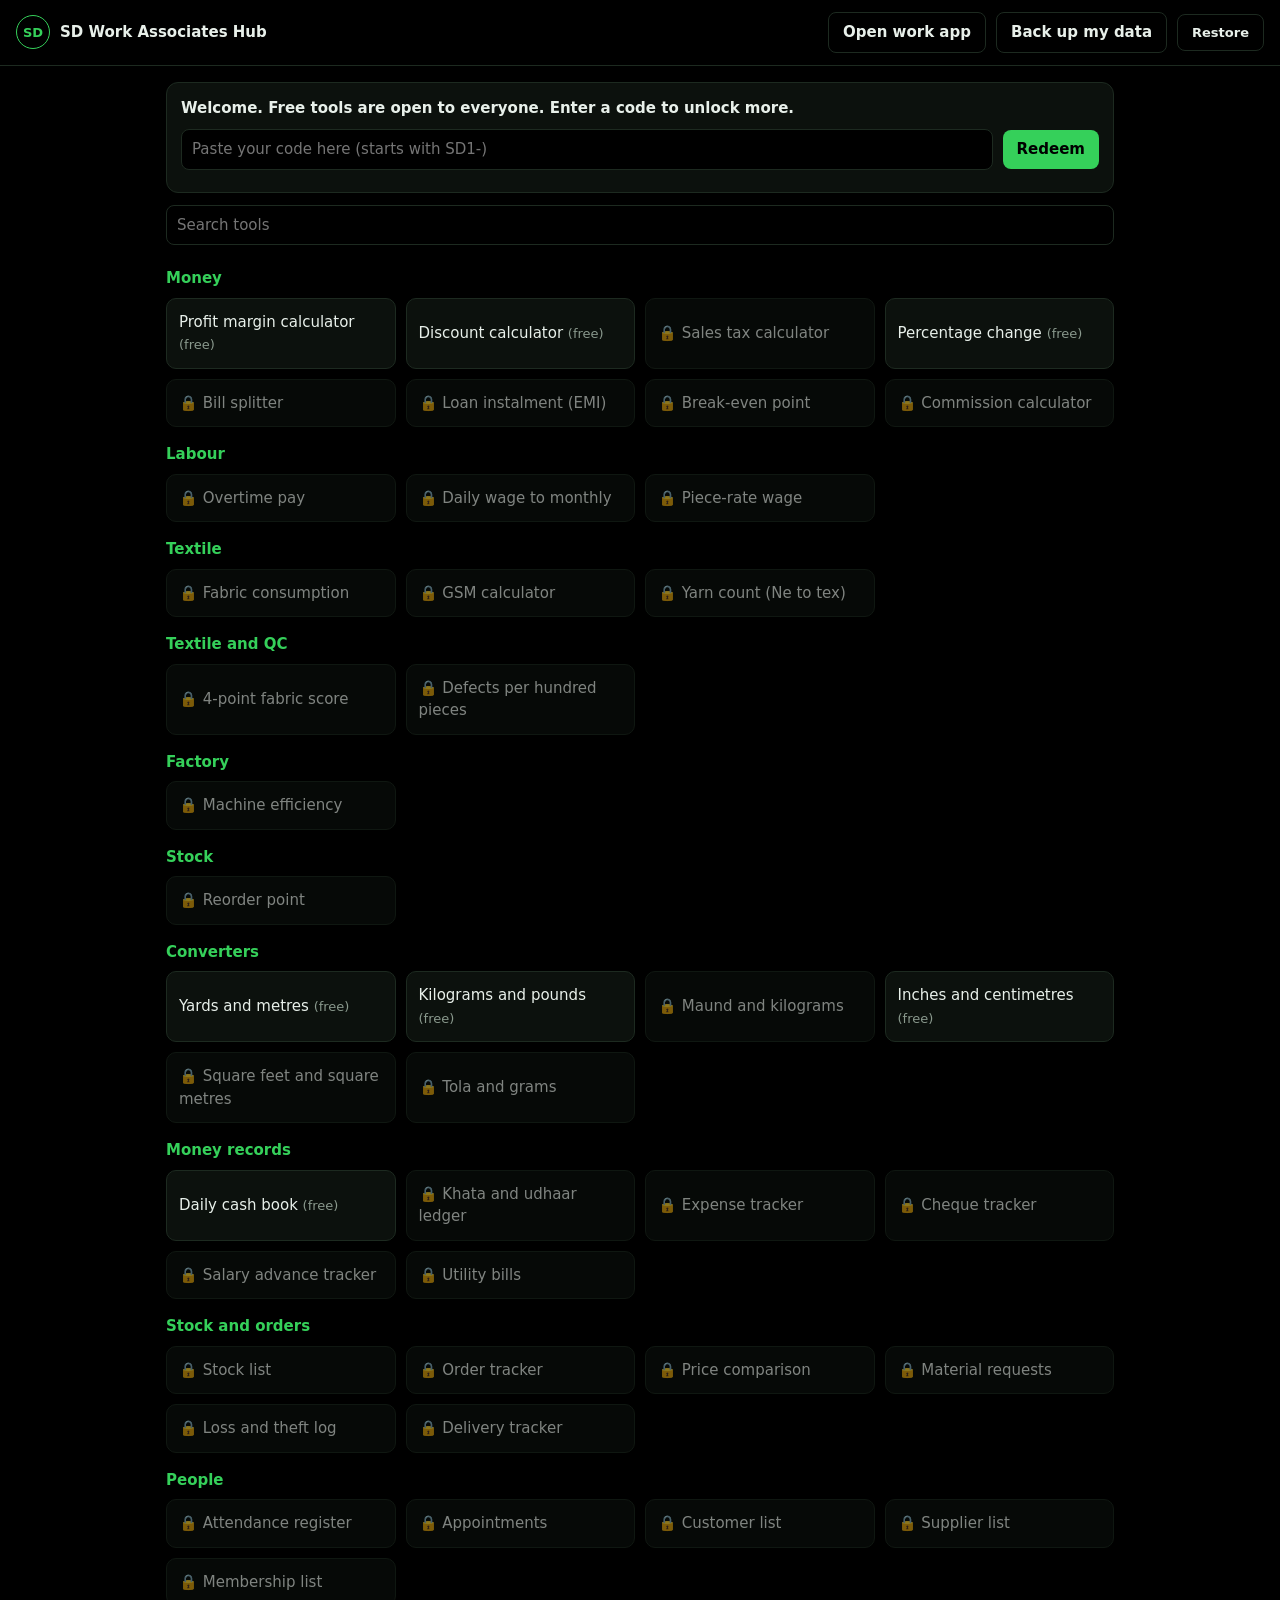
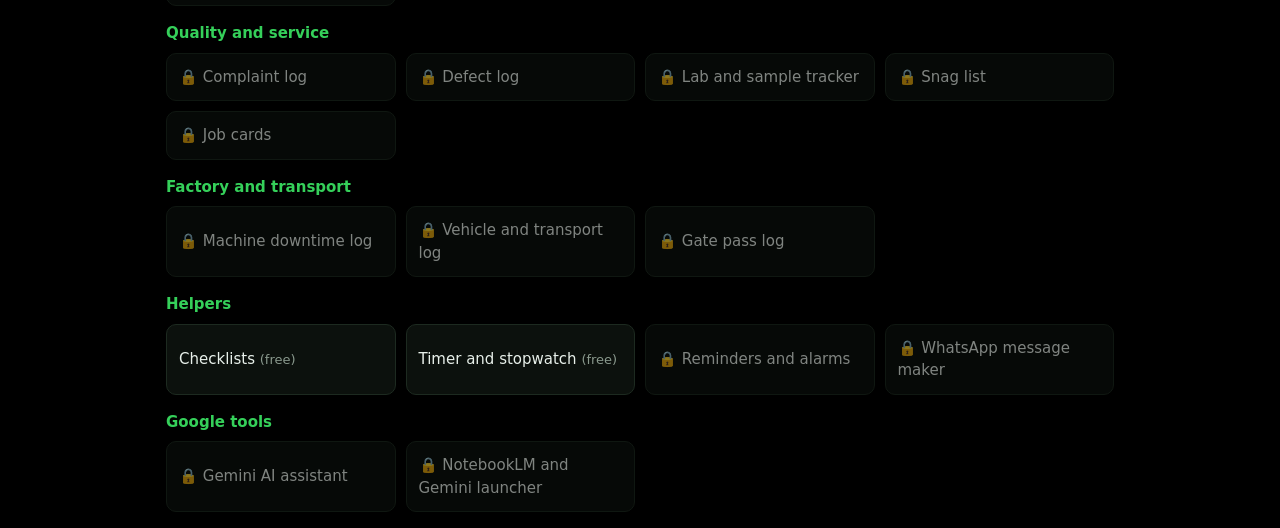
==== apps/web/public/hub/index.html @ e0a69a9e "Add files via upload" ====
<!DOCTYPE html>
<html lang="en"><head><meta charset="utf-8"><meta name="viewport" content="width=device-width,initial-scale=1">
<title>SD Work Hub</title><link rel="icon" href="/logo.png">
<style>
:root{--bg:#000;--p:#0c110d;--l:#1d2a20;--t:#e8f0ea;--m:#8a998d;--g:#35d05a;--r:#ff6b5e;--w:#e8b04a;color-scheme:dark}
*{box-sizing:border-box}body{margin:0;background:var(--bg);color:var(--t);font:15px/1.5 Inter,"Segoe UI",system-ui,sans-serif}
button,input,select,textarea{font:inherit;color:inherit}button{cursor:pointer}:focus-visible{outline:2px solid var(--g);outline-offset:2px}
header{display:flex;align-items:center;gap:10px;padding:12px 16px;border-bottom:1px solid var(--l);flex-wrap:wrap}
.lg{width:34px;height:34px;border:1.5px solid var(--g);border-radius:50%;color:var(--g);display:grid;place-items:center;font-weight:800;font-size:13px}
header b{flex:1}main{padding:16px;max-width:980px;margin:auto}
.btn{background:var(--g);color:#000;border:0;border-radius:8px;padding:8px 14px;font-weight:700;text-decoration:none;display:inline-block}.btn.s{background:none;color:var(--t);border:1px solid var(--l)}.x{background:none;border:0;color:var(--r)}
.box{background:var(--p);border:1px solid var(--l);border-radius:12px;padding:14px;margin-bottom:12px}
.grid{display:grid;grid-template-columns:repeat(auto-fill,minmax(210px,1fr));gap:10px}
.tl{background:var(--p);border:1px solid var(--l);border-radius:10px;padding:12px;text-align:left}.tl:hover{border-color:var(--g)}.tl.lk{opacity:.55}
.cat{font-weight:700;color:var(--g);margin:16px 0 8px}.m{color:var(--m);font-size:13px}.row{display:flex;gap:10px;align-items:center;flex-wrap:wrap}.row>input{flex:1;min-width:160px}
input,select,textarea{background:var(--bg);border:1px solid var(--l);border-radius:8px;padding:8px 10px;width:100%}label{display:block;font-size:13px;color:var(--m);margin:8px 0}
.two{display:grid;grid-template-columns:1fr 1fr;gap:10px}table{width:100%;border-collapse:collapse}th,td{padding:8px;border-bottom:1px solid var(--l);text-align:left;font-size:14px}th{color:var(--m)}.w{overflow-x:auto}
.big{font-size:20px;color:var(--g)}.empty{color:var(--m);padding:14px;text-align:center}.ban{background:var(--g);color:#000;padding:8px 16px;font-weight:600}
.ok{color:var(--g)}.er{color:var(--r)}
@media(max-width:560px){.two{grid-template-columns:1fr}}
</style></head><body>
<header><div class="lg">SD</div><b id="br">SD Work Hub</b><a class="btn s" href="/">Open work app</a><button class="btn s" id="bk">Back up my data</button><label class="btn s" style="margin:0">Restore<input type="file" id="rs" accept=".json" hidden></label></header>
<div id="bn"></div><main id="m"></main>
<script>
const TOOLS=[{"id": "c0", "n": "Profit margin calculator", "cat": "Money", "k": "calc", "f": [["cost", "Cost price", null], ["sell", "Selling price", null]], "o": [["Profit", "sell-cost"], ["Margin % of selling price", "(sell-cost)/sell*100"], ["Markup % on cost", "(sell-cost)/cost*100"]]}, {"id": "c1", "n": "Discount calculator", "cat": "Money", "k": "calc", "f": [["price", "Original price", null], ["pct", "Discount %", null]], "o": [["Discount amount", "price*pct/100"], ["You pay", "price-price*pct/100"]]}, {"id": "c2", "n": "Sales tax calculator", "cat": "Money", "k": "calc", "f": [["amt", "Amount before tax", null], ["rate", "Tax rate %", null]], "o": [["Tax", "amt*rate/100"], ["Total", "amt+amt*rate/100"]]}, {"id": "c3", "n": "Percentage change", "cat": "Money", "k": "calc", "f": [["a", "Old value", null], ["b", "New value", null]], "o": [["Change", "b-a"], ["Change %", "(b-a)/a*100"]]}, {"id": "c4", "n": "Bill splitter", "cat": "Money", "k": "calc", "f": [["t", "Total bill", null], ["n", "Number of shares", null]], "o": [["Each share", "t/n"]]}, {"id": "c5", "n": "Loan instalment (EMI)", "cat": "Money", "k": "calc", "f": [["p", "Loan amount", null], ["r", "Yearly interest %", null], ["m", "Months", null]], "o": [["Monthly instalment", "r==0?p/m:p*(r/1200)*Math.pow(1+r/1200,m)/(Math.pow(1+r/1200,m)-1)"], ["Total to repay", "(r==0?p/m:p*(r/1200)*Math.pow(1+r/1200,m)/(Math.pow(1+r/1200,m)-1))*m"]]}, {"id": "c6", "n": "Break-even point", "cat": "Money", "k": "calc", "f": [["fix", "Fixed cost per month", null], ["price", "Selling price per unit", null], ["vc", "Variable cost per unit", null]], "o": [["Units to break even", "fix/(price-vc)"], ["Sales needed", "fix/(price-vc)*price"]]}, {"id": "c7", "n": "Commission calculator", "cat": "Money", "k": "calc", "f": [["s", "Sales amount", null], ["r", "Commission %", null]], "o": [["Commission", "s*r/100"]]}, {"id": "c8", "n": "Overtime pay", "cat": "Labour", "k": "calc", "f": [["sal", "Monthly salary", null], ["d", "Working days per month", 26], ["h", "Hours per day", 8], ["ot", "Overtime hours", null], ["mul", "Overtime rate multiple", 2]], "o": [["Hourly rate", "sal/(d*h)"], ["Overtime pay", "sal/(d*h)*ot*mul"]]}, {"id": "c9", "n": "Daily wage to monthly", "cat": "Labour", "k": "calc", "f": [["w", "Daily wage", null], ["d", "Days worked", null]], "o": [["Total for the month", "w*d"]]}, {"id": "c10", "n": "Piece-rate wage", "cat": "Labour", "k": "calc", "f": [["n", "Pieces finished", null], ["r", "Rate per piece", null]], "o": [["Wage", "n*r"]]}, {"id": "c11", "n": "Fabric consumption", "cat": "Textile", "k": "calc", "f": [["n", "Number of pieces", null], ["m", "Metres per piece", null], ["w", "Wastage %", 5]], "o": [["Total metres", "n*m*(1+w/100)"], ["Total yards", "n*m*(1+w/100)*1.0936"]]}, {"id": "c12", "n": "GSM calculator", "cat": "Textile", "k": "calc", "f": [["g", "Swatch weight (grams)", null], ["l", "Swatch length (cm)", 10], ["w", "Swatch width (cm)", 10]], "o": [["GSM", "g/(l*w/10000)"]]}, {"id": "c13", "n": "Yarn count (Ne to tex)", "cat": "Textile", "k": "calc", "f": [["ne", "English count (Ne)", null]], "o": [["Tex", "590.5/ne"], ["Denier", "5315/ne"]]}, {"id": "c14", "n": "4-point fabric score", "cat": "Textile and QC", "k": "calc", "f": [["pts", "Total defect points", null], ["yd", "Length inspected (yards)", null], ["w", "Fabric width (inches)", null], ["lim", "Buyer limit (points per 100 sq yd)", 40]], "o": [["Points per 100 sq yd", "3600*pts/(yd*w)"], ["Result", "3600*pts/(yd*w)>lim?'FAIL':'PASS'"]]}, {"id": "c15", "n": "Defects per hundred pieces", "cat": "Textile and QC", "k": "calc", "f": [["d", "Defects found", null], ["n", "Pieces checked", null]], "o": [["Defects per 100 pieces", "d/n*100"]]}, {"id": "c16", "n": "Machine efficiency", "cat": "Factory", "k": "calc", "f": [["plan", "Planned minutes", null], ["down", "Downtime minutes", null], ["out", "Pieces made", null], ["tgt", "Target pieces", null]], "o": [["Machine availability %", "(plan-down)/plan*100"], ["Output against target %", "out/tgt*100"]]}, {"id": "c17", "n": "Reorder point", "cat": "Stock", "k": "calc", "f": [["u", "Average use per day", null], ["l", "Supplier lead time (days)", null], ["s", "Safety stock", null]], "o": [["Reorder when stock reaches", "u*l+s"]]}, {"id": "c18", "n": "Yards and metres", "cat": "Converters", "k": "calc", "f": [["y", "Yards", null], ["m", "Metres", null]], "o": [["Yards to metres", "y*0.9144"], ["Metres to yards", "m/0.9144"]]}, {"id": "c19", "n": "Kilograms and pounds", "cat": "Converters", "k": "calc", "f": [["kg", "Kilograms", null], ["lb", "Pounds", null]], "o": [["Kilograms to pounds", "kg*2.20462"], ["Pounds to kilograms", "lb/2.20462"]]}, {"id": "c20", "n": "Maund and kilograms", "cat": "Converters", "k": "calc", "f": [["md", "Maund", null], ["kg", "Kilograms", null]], "o": [["Maund to kilograms", "md*37.3242"], ["Kilograms to maund", "kg/37.3242"]]}, {"id": "c21", "n": "Inches and centimetres", "cat": "Converters", "k": "calc", "f": [["i", "Inches", null], ["c", "Centimetres", null]], "o": [["Inches to centimetres", "i*2.54"], ["Centimetres to inches", "c/2.54"]]}, {"id": "c22", "n": "Square feet and square metres", "cat": "Converters", "k": "calc", "f": [["f", "Square feet", null], ["m", "Square metres", null]], "o": [["Square feet to square metres", "f*0.092903"], ["Square metres to square feet", "m/0.092903"]]}, {"id": "c23", "n": "Tola and grams", "cat": "Converters", "k": "calc", "f": [["t", "Tola", null], ["g", "Grams", null]], "o": [["Tola to grams", "t*11.6638"], ["Grams to tola", "g/11.6638"]]}, {"id": "l0", "n": "Daily cash book", "cat": "Money records", "k": "log", "c": [["d", "Date", "d"], ["t", "Detail", "t"], ["i", "Cash in", "n"], ["o", "Cash out", "n"]], "sum": ["i", "o"]}, {"id": "l1", "n": "Khata and udhaar ledger", "cat": "Money records", "k": "log", "c": [["d", "Date", "d"], ["c", "Customer", "t"], ["t", "Detail", "t"], ["g", "Gave", "n"], ["r", "Received", "n"]], "sum": ["g", "r"]}, {"id": "l2", "n": "Expense tracker", "cat": "Money records", "k": "log", "c": [["d", "Date", "d"], ["k", "Category", "t"], ["t", "Detail", "t"], ["a", "Amount", "n"]], "sum": ["a"]}, {"id": "l3", "n": "Cheque tracker", "cat": "Money records", "k": "log", "c": [["no", "Cheque no.", "t"], ["p", "Party", "t"], ["b", "Bank", "t"], ["a", "Amount", "n"], ["d", "Due date", "d"], ["s", "Status", "t"]], "sum": ["a"]}, {"id": "l4", "n": "Salary advance tracker", "cat": "Money records", "k": "log", "c": [["n", "Name", "t"], ["d", "Date", "d"], ["a", "Amount", "n"], ["r", "Repaid", "n"]], "sum": ["a", "r"]}, {"id": "l5", "n": "Utility bills", "cat": "Money records", "k": "log", "c": [["m", "Month", "t"], ["k", "Bill type", "t"], ["a", "Amount", "n"], ["d", "Paid on", "d"]], "sum": ["a"]}, {"id": "l6", "n": "Stock list", "cat": "Stock and orders", "k": "log", "c": [["i", "Item", "t"], ["q", "Quantity", "n"], ["u", "Unit", "t"], ["r", "Reorder level", "n"]], "sum": ["q"]}, {"id": "l7", "n": "Order tracker", "cat": "Stock and orders", "k": "log", "c": [["o", "Order no.", "t"], ["b", "Buyer", "t"], ["q", "Quantity", "n"], ["d", "Due date", "d"], ["s", "Status", "t"]], "sum": ["q"]}, {"id": "l8", "n": "Price comparison", "cat": "Stock and orders", "k": "log", "c": [["i", "Item", "t"], ["s", "Supplier", "t"], ["r", "Rate", "n"]], "sum": null}, {"id": "l9", "n": "Material requests", "cat": "Stock and orders", "k": "log", "c": [["d", "Date", "d"], ["i", "Item", "t"], ["q", "Quantity", "n"], ["b", "Requested by", "t"], ["s", "Status", "t"]], "sum": ["q"]}, {"id": "l10", "n": "Loss and theft log", "cat": "Stock and orders", "k": "log", "c": [["d", "Date", "d"], ["i", "Item", "t"], ["q", "Quantity", "n"], ["r", "Reason", "t"]], "sum": ["q"]}, {"id": "l11", "n": "Delivery tracker", "cat": "Stock and orders", "k": "log", "c": [["d", "Date", "d"], ["c", "Customer", "t"], ["a", "Address", "t"], ["r", "Rider", "t"], ["s", "Status", "t"]], "sum": null}, {"id": "l12", "n": "Attendance register", "cat": "People", "k": "log", "c": [["d", "Date", "d"], ["n", "Name", "t"], ["s", "Status", "t"], ["i", "In", "t"], ["o", "Out", "t"]], "sum": null}, {"id": "l13", "n": "Appointments", "cat": "People", "k": "log", "c": [["d", "Date", "d"], ["t", "Time", "t"], ["n", "Name", "t"], ["s", "Service", "t"], ["p", "Phone", "t"]], "sum": null}, {"id": "l14", "n": "Customer list", "cat": "People", "k": "log", "c": [["n", "Name", "t"], ["p", "Phone", "t"], ["c", "City", "t"], ["t", "Notes", "t"]], "sum": null}, {"id": "l15", "n": "Supplier list", "cat": "People", "k": "log", "c": [["n", "Name", "t"], ["p", "Phone", "t"], ["i", "Item", "t"], ["r", "Rate", "n"]], "sum": null}, {"id": "l16", "n": "Membership list", "cat": "People", "k": "log", "c": [["n", "Name", "t"], ["p", "Phone", "t"], ["l", "Plan", "t"], ["s", "Starts", "d"], ["e", "Ends", "d"]], "sum": null}, {"id": "l17", "n": "Complaint log", "cat": "Quality and service", "k": "log", "c": [["d", "Date", "d"], ["c", "Customer", "t"], ["t", "Complaint", "t"], ["s", "Status", "t"]], "sum": null}, {"id": "l18", "n": "Defect log", "cat": "Quality and service", "k": "log", "c": [["d", "Date", "d"], ["b", "Batch", "t"], ["t", "Defect type", "t"], ["c", "Count", "n"]], "sum": ["c"]}, {"id": "l19", "n": "Lab and sample tracker", "cat": "Quality and service", "k": "log", "c": [["s", "Sample", "t"], ["d", "Date", "d"], ["r", "Result", "t"], ["a", "Approved by", "t"]], "sum": null}, {"id": "l20", "n": "Snag list", "cat": "Quality and service", "k": "log", "c": [["l", "Location", "t"], ["d", "Defect", "t"], ["a", "Assigned to", "t"], ["s", "Status", "t"]], "sum": null}, {"id": "l21", "n": "Job cards", "cat": "Quality and service", "k": "log", "c": [["d", "Date", "d"], ["c", "Customer", "t"], ["i", "Item", "t"], ["w", "Work", "t"], ["a", "Amount", "n"], ["s", "Status", "t"]], "sum": ["a"]}, {"id": "l22", "n": "Machine downtime log", "cat": "Factory and transport", "k": "log", "c": [["d", "Date", "d"], ["m", "Machine", "t"], ["r", "Reason", "t"], ["t", "Minutes", "n"]], "sum": ["t"]}, {"id": "l23", "n": "Vehicle and transport log", "cat": "Factory and transport", "k": "log", "c": [["d", "Date", "d"], ["v", "Vehicle", "t"], ["r", "Driver", "t"], ["t", "From and to", "t"], ["f", "Fuel", "n"], ["k", "Km", "n"]], "sum": ["f", "k"]}, {"id": "l24", "n": "Gate pass log", "cat": "Factory and transport", "k": "log", "c": [["d", "Date", "d"], ["w", "Person or vehicle", "t"], ["i", "Item", "t"], ["s", "In or out", "t"]], "sum": null}, {"id": "s0", "n": "Checklists", "cat": "Helpers", "k": "sp"}, {"id": "s1", "n": "Timer and stopwatch", "cat": "Helpers", "k": "sp"}, {"id": "s2", "n": "Reminders and alarms", "cat": "Helpers", "k": "sp"}, {"id": "s3", "n": "WhatsApp message maker", "cat": "Helpers", "k": "sp"}, {"id": "s4", "n": "Gemini AI assistant", "cat": "Google tools", "k": "sp"}, {"id": "s5", "n": "NotebookLM and Gemini launcher", "cat": "Google tools", "k": "sp"}];
const TPL={
"General":{"Weekly team meeting":["Review last week's open tasks","Each person reports done, blocked and next","Agree owners and dates for new tasks","Note decisions","Send the notes to the team"],"New staff onboarding":["Collect documents and contact details","Explain duties and working hours","Show the safety and conduct rules","Give access to the work app","Assign a buddy for the first week","Review after 30 days"]},
"Textile":{"Fabric roll inspection (4-point)":["Record roll number, lot and supplier","Check roll width and GSM against the order","Inspect the roll on the frame, warp and weft","Score each defect 1 to 4 points by its length","Work out points per 100 square yards","Mark the roll pass or fail using the buyer's limit","Attach photos of major defects","Send the report to merchandising"],"Loom shift handover":["Record looms running and stopped","Note stop reasons and times","Check beam and warp stock","Report broken parts to maintenance","Count metres produced","Sign handover to the next shift"],"Dyeing batch":["Confirm the approved lab dip","Check fabric weight and batch number","Record dyes and chemicals issued","Log temperature and time","Check shade against the standard","Record result: pass, re-dye or reject","Send the batch to finishing"],"Garment line end check":["Check measurements on sample pieces","Check stitching and seams","Check labels and trims","Check thread ends and cleanliness","Confirm pack count matches the order","Record defects by type"]},
"Retail":{"Open the shop":["Unlock, switch on lights, AC and billing","Count opening cash","Check shelves are filled and tidy","Check price tags and offers","Check cleanliness","Assign counter staff"],"Close the shop and cash":["Print the day's sales report","Count cash and match the report","Record JazzCash, EasyPaisa and card totals","Note items that ran out","Lock the storage","Switch off equipment and lock up"],"Shelf and expiry audit":["Walk each aisle","Remove expired items","Move near-expiry items to the front","Record damaged items","List items to reorder"],"Receiving stock":["Match delivery to the purchase order","Count items","Check damage and expiry dates","Record differences","Put away and update stock","Pass the bill to accounts"]},
"Salon":{"Open the salon":["Clean floors, mirrors and chairs","Sanitise tools","Check towels, capes and products","Check the booking list","Count opening cash"],"Between clients":["Clean and sanitise tools","Change towels and capes","Wipe chair and counter","Record service and payment"],"Close the salon":["Count cash and record payments","Sanitise all tools","List products running low","Switch off equipment and lock up"]},
"Restaurant":{"Kitchen opening":["Check gas, power and water","Clean surfaces","Check fridge and freezer temperature","Check stock for the day","Staff wash hands and wear uniform"],"Food safety daily log":["Record fridge temperatures","Keep raw and cooked food apart","Check dates on ingredients","Check for pests","Record waste"],"Closing":["Clean kitchen and equipment","Store food covered and labelled","Count cash","Take out rubbish","Switch off gas and lock up"]},
"Construction":{"Daily site safety":["Helmets and boots worn","Scaffolding and ladders checked","Cables and electrical points checked","Open edges and holes covered","First aid kit available","Record accidents and near misses"],"Material receiving":["Match delivery to the request","Check quantity and quality","Take photos","Record supplier and vehicle","Store safely","Update stock"],"Handover snag list":["Walk each room or unit","Photograph each defect","Record location and type","Assign to the contractor with a date","Re-check after repair","Sign off"]},
"Clinic":{"Open the clinic":["Clean and ventilate rooms","Check supplies and gloves","Check the appointment list","Check the equipment works"],"Sterilisation log":["Record the instrument set","Clean and wash","Sterilise and note the time","Check the indicator","Store sealed","Sign the log"],"Medicine expiry check":["List medicines by shelf","Remove expired items","Mark near-expiry items","Record what to reorder"]},
"School":{"Daily opening":["Unlock and check classrooms","Check water and washrooms","Check attendance sheets are ready","Check safety exits are clear"],"Exam day":["Prepare seating plan","Count papers and answer sheets","Check invigilators are assigned","Collect and count scripts","Seal and store scripts"]},
"Workshop":{"Job card intake":["Record customer and vehicle or item","Note the complaint in the customer's words","Photograph the item","Agree estimate and delivery date","Customer signs the job card"],"Before delivery":["Check every job-card item is done","Test the work","Clean the item","Record parts used","Take payment and update the card"],"Daily tool check":["Count shared tools","Check power tools and cables","Check safety guards","Report damaged tools"]},
"Agriculture":{"Cotton lot receiving":["Record seller, vehicle and weight","Check moisture and trash","Grade the lot","Record the rate and amount","Issue the receipt","Store the lot and label it"],"Warehouse daily check":["Check roof and floor for damp","Check stacks are safe","Check for pests","Check fire equipment","Update stock count"]}};
const FREE=["Profit margin calculator", "Discount calculator", "Percentage change", "Yards and metres", "Kilograms and pounds", "Inches and centimetres", "Daily cash book", "Checklists", "Timer and stopwatch"];
const $=s=>document.querySelector(s),esc=s=>String(s??"").replace(/[&<>"]/g,c=>({"&":"&amp;","<":"&lt;",">":"&gt;",'"':"&quot;"}[c])),today=()=>new Date().toISOString().slice(0,10);
const LS={get(k,d){try{const v=JSON.parse(localStorage.getItem(k));return v==null?d:v}catch(e){return d}},set(k,v){try{localStorage.setItem(k,JSON.stringify(v))}catch(e){}}};
let CFG=null,LIC=null,cur=null,q="",msg="";
const u8=s=>{s=s.replace(/-/g,"+").replace(/_/g,"/");s+="=".repeat((4-s.length%4)%4);return Uint8Array.from(atob(s),c=>c.charCodeAt(0))};
async function verify(code){const m=String(code).trim().match(/^SD1-([\w-]+)\.([\w-]+)$/);if(!m)throw new Error("This code is not in the right format. Copy the whole code.");if(!CFG||!CFG.pub)throw new Error("The hub is not set up yet. Please contact SD Work Associates.");
const k=await crypto.subtle.importKey("jwk",CFG.pub,{name:"ECDSA",namedCurve:"P-256"},false,["verify"]);if(!await crypto.subtle.verify({name:"ECDSA",hash:"SHA-256"},k,u8(m[2]),u8(m[1])))throw new Error("This code is not valid.");
const p=JSON.parse(new TextDecoder().decode(u8(m[1])));if(!p.e||p.e<today())throw new Error("This code ended on "+p.e+". Please ask for a new one.");p.bits=u8(p.b);return p}
const starter=()=>new Set(CFG?CFG.starter:FREE);
const licSet=()=>{const s=new Set();if(LIC&&CFG)CFG.catalog.forEach((n,i)=>{if((LIC.bits[i>>3]>>(i&7))&1)s.add(n)});return s};
const open_=t=>starter().has(t.n)||licSet().has(t.n);
const A=()=>(CFG&&CFG.atm)||{};
const share=t=>navigator.share?navigator.share({text:t}).catch(()=>{}):window.open("https://wa.me/?text="+encodeURIComponent(t));
const dl=(name,type,data)=>{const a=document.createElement("a");a.href="data:"+type+";charset=utf-8,"+encodeURIComponent(data);a.download=name;a.click()};
// ---------- home
function home(){const a=A(),st=starter(),L=licSet(),cats={};TOOLS.filter(t=>!q||(t.n+t.cat).toLowerCase().includes(q.toLowerCase())).forEach(t=>(cats[t.cat]=cats[t.cat]||[]).push(t));
return `<div class=box><b>${esc(a.welcome||"Welcome. Free tools are open to everyone. Enter a code to unlock more.")}</b>
<div class=row style=margin-top:10px><input id=cd placeholder="Paste your code here (starts with SD1-)"><button class=btn id=rd>Redeem</button></div>
<p class="${msg.startsWith("ok:")?"ok":"er"}" style="margin:8px 0 0">${esc(msg.replace(/^ok:/,""))}</p>
${LIC?`<p class=m>Code for <b>${esc(LIC.n)}</b>, active until ${esc(LIC.e)}. <button class=x id=rm>Remove code</button></p>`:""}</div>
<input id=sq placeholder="Search tools" value="${esc(q)}" style="margin-bottom:6px">`+Object.entries(cats).map(([c,ts])=>`<div class=cat>${esc(c)}</div><div class=grid>${ts.map(t=>`<button class="tl ${open_(t)?"":"lk"}" data-t="${t.id}">${open_(t)?"":"🔒 "}${esc(t.n)}${st.has(t.n)?' <span class=m>(free)</span>':""}</button>`).join("")}</div>`).join("")}
function locked(t){const a=A();return `<div class=box><b>🔒 ${esc(t.n)} is not in your plan.</b><p class=m>Ask for a code that includes this tool.</p>${a.wa?`<a class=btn target=_blank rel=noopener href="https://wa.me/${String(a.wa).replace(/\D/g,"")}?text=${encodeURIComponent("Hello, I want a code for: "+t.n)}">Ask on WhatsApp</a>`:""}</div>`}
// ---------- calculators
function calc(t){return `<div class=box>${t.f.map(([k,l,d])=>`<label>${esc(l)}<input data-k="${k}" type=number step=any inputmode=decimal value="${d??""}"></label>`).join("")}</div><div class=box id=res></div>`}
function runCalc(t){const v={};document.querySelectorAll("[data-k]").forEach(i=>v[i.dataset.k]=parseFloat(i.value)||0);$("#res").innerHTML=t.o.map(([l,e])=>{let r;try{r=new Function("v","with(v){return ("+e+")}")(v)}catch(x){r="-"}return `<div class=row><span style=flex:1>${esc(l)}</span><b class=big>${typeof r=="number"?(isFinite(r)?r.toLocaleString(undefined,{maximumFractionDigits:2}):"-"):esc(r)}</b></div>`}).join("")}
// ---------- logs
const rows=t=>LS.get("sdh:d:"+t.id,[]);
function logv(t){const r=rows(t);return `<div class=box><div class=two>${t.c.map(([k,l,y])=>`<label>${esc(l)}<input data-c="${k}" type="${y=="n"?"number":y=="d"?"date":"text"}" ${y=="d"?`value="${today()}"`:""} step=any></label>`).join("")}</div><div class=row style=margin-top:8px><button class=btn id=la>Add</button></div></div><div class=box>`+(r.length?`<div class=w><table><tr>${t.c.map(c=>"<th>"+esc(c[1])+"</th>").join("")}<th></th></tr>${r.map((x,i)=>"<tr>"+t.c.map(c=>"<td>"+esc(x[c[0]])+"</td>").join("")+`<td><button class=x data-ld="${i}">Delete</button></td></tr>`).join("")}</table></div>`+(t.sum?`<p>${t.sum.map(k=>esc(t.c.find(c=>c[0]==k)[1])+": <b>"+r.reduce((a,x)=>a+(+x[k]||0),0).toLocaleString()+"</b>").join(" &nbsp; ")}</p>`:"")+`<div class=row><button class="btn s" id=lx>Download CSV</button><button class="btn s" id=ls>Share</button></div>`:"<div class=empty>Nothing saved yet.</div>")+"</div>"}
const line=(t,x)=>t.c.map(c=>x[c[0]]).join(" | ");
// ---------- special tools
let ci="General",TM=null,SW=null,swT=0,swR=null;
function sp(t){const f={"Checklists":chk,"Reminders and alarms":rem,"Timer and stopwatch":tmr,"WhatsApp message maker":wam,"Gemini AI assistant":gem,"NotebookLM and Gemini launcher":nbl}[t.n];return f()}
function chk(){const L=TPL[ci]||{};const nm=Object.keys(L);const cn=cur.cn&&L[cur.cn]?cur.cn:nm[0],items=L[cn]||[],st=LS.get("sdh:ck:"+ci+":"+cn,{});
return `<div class=box><div class=two><label>Industry<select id=ci>${Object.keys(TPL).map(x=>`<option ${x==ci?"selected":""}>${esc(x)}</option>`).join("")}</select></label><label>Checklist<select id=cn>${nm.map(x=>`<option ${x==cn?"selected":""}>${esc(x)}</option>`).join("")}</select></label></div></div><div class=box>${items.map((x,i)=>`<label style="display:flex;gap:8px;color:var(--t);font-size:15px"><input type=checkbox style=width:auto data-ck="${i}" ${st[i]?"checked":""}>${esc(x)}</label>`).join("")}<div class=row style=margin-top:8px><button class="btn s" id=ckr>Clear ticks</button><button class="btn s" id=cks>Share</button></div></div>`}
const ics=(ti,dt,min)=>{const d=new Date(dt),z=x=>x.toISOString().replace(/[-:]/g,"").replace(/\.\d+/,""),e=new Date(+d+36e5),s=ti.replace(/[\r\n,;]/g," ");return ["BEGIN:VCALENDAR","VERSION:2.0","PRODID:-//SD Work Hub//EN","BEGIN:VEVENT","UID:"+Date.now()+"@sdworkhub","DTSTAMP:"+z(new Date()),"DTSTART:"+z(d),"DTEND:"+z(e),"SUMMARY:"+s,"BEGIN:VALARM","ACTION:DISPLAY","DESCRIPTION:"+s,"TRIGGER:-PT"+min+"M","END:VALARM","END:VEVENT","END:VCALENDAR"].join("\r\n")};
function rem(){const r=LS.get("sdh:rem",[]);return `<div class=box><label>What to remember<input id=rt></label><div class=two><label>Date and time<input id=rd2 type=datetime-local></label><label>Alarm before<select id=rb><option value=0>At the time</option><option value=10 selected>10 minutes before</option><option value=60>1 hour before</option><option value=1440>1 day before</option></select></label></div><div class=row><button class=btn id=ra>Save</button></div><p class=m>Press "Add to phone calendar" to get a real alarm from your own calendar app. "Notify me" works only while this page is open.</p></div><div class=box>${r.length?r.map((x,i)=>`<div class=row><span style=flex:1><b>${esc(x.t)}</b> <span class=m>${esc(x.d.replace("T"," "))}</span></span><button class="btn s" data-ri="${i}">Add to phone calendar</button><a class="btn s" target=_blank rel=noopener href="https://calendar.google.com/calendar/render?action=TEMPLATE&text=${encodeURIComponent(x.t)}&dates=${new Date(x.d).toISOString().replace(/[-:]/g,"").replace(/\.\d+/,"")}/${new Date(+new Date(x.d)+36e5).toISOString().replace(/[-:]/g,"").replace(/\.\d+/,"")}">Google Calendar</a><button class="btn s" data-rn="${i}">Notify me</button><button class=x data-rx="${i}">Delete</button></div>`).join(""):"<div class=empty>No reminders yet.</div>"}</div>`}
function tmr(){return `<div class=box><b>Countdown</b><div class=row style=margin-top:8px><input id=tm type=number value=10 style=max-width:110px> minutes<button class=btn id=ts1>Start</button><button class="btn s" id=ts2>Stop</button></div><p class=big id=td>00:00</p></div><div class=box><b>Stopwatch</b><div class=row style=margin-top:8px><button class=btn id=ws1>Start</button><button class="btn s" id=ws2>Stop</button><button class="btn s" id=ws3>Reset</button></div><p class=big id=wd>00:00.0</p></div>`}
const WT={"Payment reminder":["Assalam o Alaikum {n}, a gentle reminder that Rs {a} is due on {d}. Thank you.","Assalam o Alaikum {n}, Rs {a} ki raqam {d} tak baqaya hai. Meherbani farma kar ada kar dein. Shukriya."],"Order ready":["Dear {n}, your order is ready for pickup. Total: Rs {a}.","{n} sahib, aap ka order tayar hai. Total Rs {a}. Shukriya."],"Appointment reminder":["Dear {n}, this is a reminder of your appointment on {d}.","{n} sahib, {d} ko aap ki appointment hai. Barae meherbani waqt par tashreef layen."],"Delivery update":["Dear {n}, your delivery will reach you on {d}.","{n} sahib, aap ka maal {d} ko pohanch jaye ga."]};
function wam(){return `<div class=box><div class=two><label>Customer name<input id=wn></label><label>WhatsApp number (with country code)<input id=wp placeholder=923001234567></label><label>Amount<input id=wa2></label><label>Date<input id=wd2 type=date></label><label>Message<select id=wt>${Object.keys(WT).map(x=>`<option>${x}</option>`).join("")}</select></label><label>Language<select id=wl><option value=0>English</option><option value=1>Roman Urdu</option></select></label></div><label>Message text<textarea id=wx rows=4></textarea></label><div class=row><button class=btn id=wo>Open in WhatsApp</button></div></div>`}
function wmk(){const x=WT[$("#wt").value][+$("#wl").value];$("#wx").value=x.replace("{n}",$("#wn").value||"customer").replace("{a}",$("#wa2").value||"0").replace("{d}",$("#wd2").value||"the agreed date")}
function gem(){const c=LS.get("sdh:gem",{});return `<div class=box><p class=m>This uses your own free Google AI key, stored only on this device. Get one at aistudio.google.com/apikey.</p><div class=two><label>API key<input id=gk type=password value="${esc(c.k||"")}"></label><label>Model<input id=gm value="${esc(c.m||"gemini-2.5-flash")}"></label></div><label>Your question (English, Urdu or Roman Urdu)<textarea id=gq rows=4></textarea></label><div class=row><button class=btn id=gs>Ask Gemini</button></div><div id=go style="white-space:pre-wrap;margin-top:10px"></div></div>`}
async function askGem(){const k=$("#gk").value.trim(),m=$("#gm").value.trim(),q=$("#gq").value.trim();LS.set("sdh:gem",{k,m});if(!k||!q)return $("#go").textContent="Add your key and a question first.";$("#go").textContent="Working...";
try{const r=await fetch("https://generativelanguage.googleapis.com/v1beta/openai/chat/completions",{method:"POST",headers:{"Content-Type":"application/json",Authorization:"Bearer "+k},body:JSON.stringify({model:m,messages:[{role:"system",content:"You help small businesses in Pakistan. Answer in the language of the question, briefly and practically."},{role:"user",content:q}]})});const t=await r.text();if(!r.ok)throw new Error(r.status+" "+t.slice(0,160));$("#go").textContent=JSON.parse(t).choices[0].message.content}catch(e){$("#go").textContent="Could not get an answer. "+e.message}}
const allData=()=>{const o={};for(let i=0;i<localStorage.length;i++){const k=localStorage.key(i);if(k.startsWith("sdh:")&&k!="sdh:gem"&&k!="sdh:code")o[k]=localStorage.getItem(k)}return o};
function nbl(){return `<div class=box><p>Open Google's tools in a new tab. They have no open connection for this app, so you move information across yourself.</p><div class=row><a class=btn target=_blank rel=noopener href="https://notebooklm.google.com">Open NotebookLM</a><a class="btn s" target=_blank rel=noopener href="https://gemini.google.com">Open Gemini</a><a class="btn s" target=_blank rel=noopener href="https://aistudio.google.com/apikey">Get a free Gemini key</a></div></div><div class=box><b>Use your hub data as a NotebookLM source</b><p class=m>Copy everything you saved here as text, then add it in NotebookLM with "Add source", then "Copied text".</p><button class=btn id=nc>Copy my data as text</button> <span id=nm class=ok></span></div>`}
function dataText(){let s="SD Work Hub data, "+today()+"\n";TOOLS.filter(t=>t.k=="log").forEach(t=>{const r=rows(t);if(r.length)s+="\n## "+t.n+"\n"+r.map(x=>line(t,x)).join("\n")});return s}
// ---------- draw
function draw(){const a=A();document.title=(a.brand||"SD Work")+" Hub";$("#br").textContent=(a.brand||"SD Work Associates")+" Hub";if(a.color)document.documentElement.style.setProperty("--g",a.color);
$("#bn").innerHTML=a.banner?`<div class=ban>${esc(a.banner)}</div>`:"";
if(a.maint){$("#m").innerHTML=`<div class=box><b>${esc(a.maintMsg||"We are updating. Please come back soon.")}</b></div>`;return}
if(!cur){$("#m").innerHTML=home();return}
const t=cur;let h=`<div class=row style=margin-bottom:10px><button class="btn s" id=bh>Back</button><b style=flex:1;font-size:18px>${esc(t.n)}</b></div>`;
h+=!open_(t)?locked(t):t.k=="calc"?calc(t):t.k=="log"?logv(t):sp(t);$("#m").innerHTML=h;if(open_(t)&&t.k=="calc")runCalc(t)}
document.addEventListener("click",async e=>{const T=e.target,a=k=>T.closest("["+k+"]");let el;
if(el=a("data-t")){cur=TOOLS.find(t=>t.id==el.dataset.t);return draw()}
if(T.id=="bh"){cur=null;return draw()}
if(T.id=="rd"){try{const c=$("#cd").value.trim();LIC=await verify(c);LS.set("sdh:code",c);msg="ok:Code accepted for "+LIC.n+". Your tools are unlocked."}catch(x){msg=x.message}return draw()}
if(T.id=="rm"){localStorage.removeItem("sdh:code");LIC=null;msg="";return draw()}
if(T.id=="bk"){return dl("sd-hub-backup-"+today()+".json","application/json",JSON.stringify(allData()))}
if(cur&&cur.k=="log"){if(T.id=="la"){const o={};document.querySelectorAll("[data-c]").forEach(i=>o[i.dataset.c]=i.value);if(!Object.values(o).some(v=>v&&v!=today()))return;const r=rows(cur);r.push(o);LS.set("sdh:d:"+cur.id,r);return draw()}
 if(el=a("data-ld")){const r=rows(cur);r.splice(+el.dataset.ld,1);LS.set("sdh:d:"+cur.id,r);return draw()}
 if(T.id=="lx"){const q=v=>'"'+String(v??"").replace(/"/g,'""')+'"';return dl(cur.n+".csv","text/csv",[cur.c.map(c=>q(c[1])).join(","),...rows(cur).map(x=>cur.c.map(c=>q(x[c[0]])).join(","))].join("\n"))}
 if(T.id=="ls")return share(cur.n+"\n"+rows(cur).slice(-10).map(x=>line(cur,x)).join("\n"))}
if(cur&&cur.n=="Checklists"){if(T.id=="ckr"){localStorage.removeItem("sdh:ck:"+ci+":"+$("#cn").value);return draw()}if(T.id=="cks"){const it=TPL[ci][$("#cn").value];return share($("#cn").value+"\n"+it.map(x=>"- [ ] "+x).join("\n"))}}
if(cur&&cur.n=="Reminders and alarms"){const r=LS.get("sdh:rem",[]);if(T.id=="ra"){const t=$("#rt").value.trim(),d=$("#rd2").value;if(!t||!d)return alert("Add what to remember and a date and time.");r.push({t,d,b:$("#rb").value});LS.set("sdh:rem",r);return draw()}
 if(el=a("data-ri")){const x=r[+el.dataset.ri];return dl("reminder.ics","text/calendar",ics(x.t,x.d,x.b))}if(el=a("data-rx")){r.splice(+el.dataset.rx,1);LS.set("sdh:rem",r);return draw()}
 if(el=a("data-rn")){const x=r[+el.dataset.rn],ms=new Date(x.d)-Date.now()-x.b*6e4;if(!("Notification" in window))return alert("This browser cannot show notifications.");if(await Notification.requestPermission()!="granted")return;if(ms<0||ms>2e9)return alert("Pick a time that is still ahead and within about 3 weeks.");setTimeout(()=>new Notification(x.t),ms);el.textContent="Will notify"}}
if(cur&&cur.n=="Timer and stopwatch"){const f=s=>String(Math.floor(s/60)).padStart(2,"0")+":"+String(Math.floor(s%60)).padStart(2,"0");
 if(T.id=="ts1"){clearInterval(TM);let s=Math.round((+$("#tm").value||1)*60);$("#td").textContent=f(s);TM=setInterval(()=>{s--;$("#td")&&($("#td").textContent=f(s));if(s<=0){clearInterval(TM);try{const c=new AudioContext(),o=c.createOscillator();o.connect(c.destination);o.start();setTimeout(()=>o.stop(),1500)}catch(x){}if("Notification" in window&&Notification.permission=="granted")new Notification("Time is up")}},1e3);if("Notification" in window)Notification.requestPermission()}
 if(T.id=="ts2")clearInterval(TM);
 if(T.id=="ws1"){clearInterval(SW);const b=Date.now()-swT;SW=setInterval(()=>{swT=Date.now()-b;$("#wd")&&($("#wd").textContent=f(swT/1e3)+"."+Math.floor(swT%1e3/100))},100)}
 if(T.id=="ws2")clearInterval(SW);if(T.id=="ws3"){clearInterval(SW);swT=0;$("#wd").textContent="00:00.0"}}
if(cur&&cur.n=="WhatsApp message maker"&&T.id=="wo"){wmk();const p=$("#wp").value.replace(/\D/g,"");return window.open("https://wa.me/"+p+"?text="+encodeURIComponent($("#wx").value))}
if(cur&&cur.n=="Gemini AI assistant"&&T.id=="gs")return askGem();
if(cur&&cur.n=="NotebookLM and Gemini launcher"&&T.id=="nc"){try{await navigator.clipboard.writeText(dataText());$("#nm").textContent="Copied"}catch(x){$("#nm").textContent="Copying was blocked by the browser"}}});
document.addEventListener("input",e=>{const T=e.target;if(T.id=="sq"){q=T.value;const p=T.selectionStart;draw();const n=$("#sq");n.focus();n.setSelectionRange(p,p)}else if(T.dataset.k!=null&&cur)runCalc(cur)});
document.addEventListener("change",e=>{const T=e.target;if(T.id=="ci"){ci=T.value;cur.cn=null;draw()}else if(T.id=="cn"){cur.cn=T.value;draw()}else if(T.dataset.ck!=null){const k="sdh:ck:"+ci+":"+$("#cn").value,s=LS.get(k,{});s[T.dataset.ck]=T.checked;LS.set(k,s)}else if(["wt","wl","wn","wa2","wd2"].includes(T.id))wmk();
else if(T.id=="rs"&&T.files[0]){const r=new FileReader();r.onload=()=>{try{const d=JSON.parse(r.result);Object.entries(d).forEach(([k,v])=>k.startsWith("sdh:")&&localStorage.setItem(k,v));draw();alert("Your data was restored.")}catch(x){alert("This file could not be read.")}};r.readAsText(T.files[0])}});
(async()=>{try{CFG=await(await fetch("config.json",{cache:"no-store"})).json()}catch(e){}
const c=LS.get("sdh:code",null);if(c&&CFG)try{LIC=await verify(c)}catch(e){msg=e.message}draw()})();
</script></body></html>
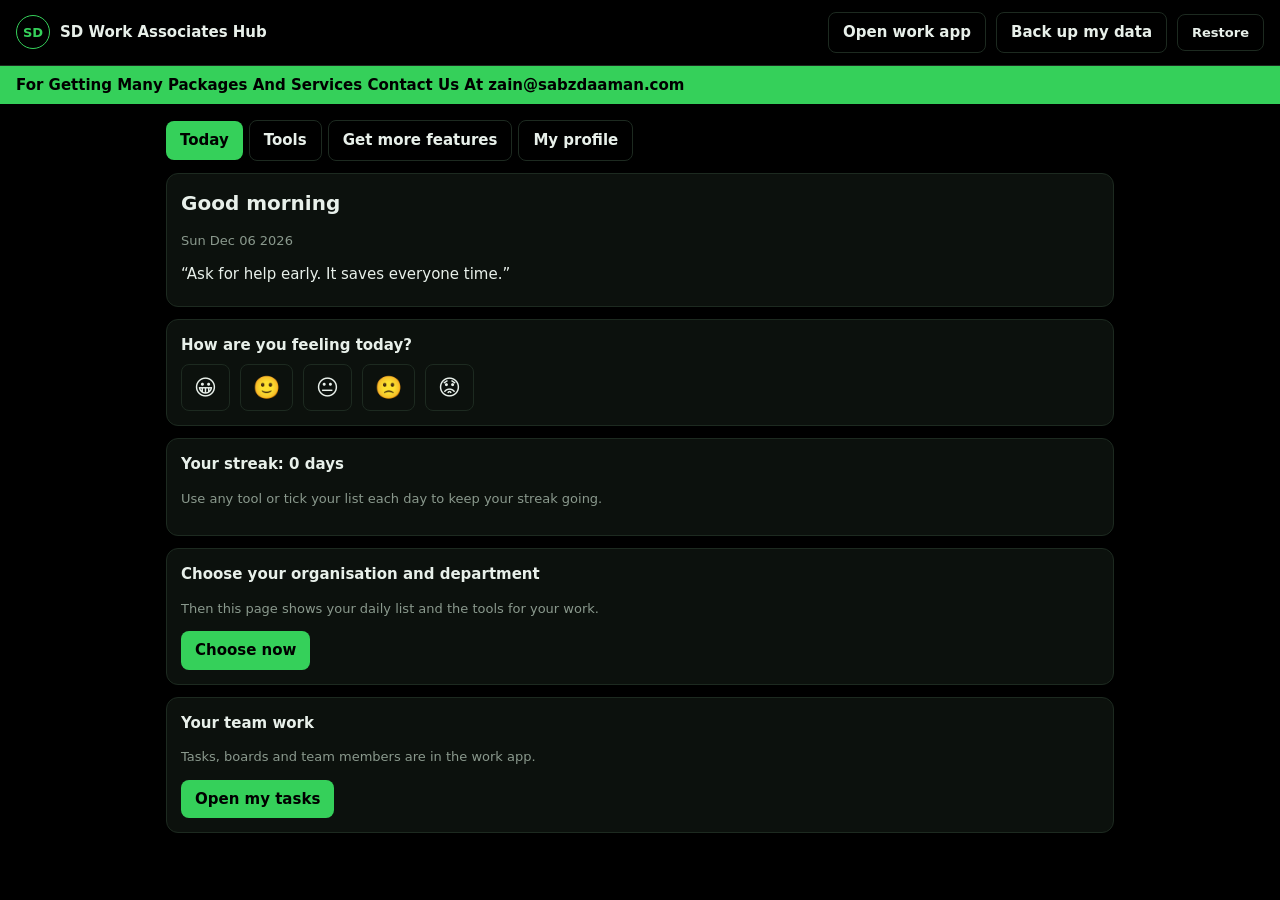
==== commit dbf82904: "Add files via upload" ====
--- a/apps/web/public/hub/index.html
+++ b/apps/web/public/hub/index.html
@@ -18,11 +18,12 @@
 .big{font-size:20px;color:var(--g)}.empty{color:var(--m);padding:14px;text-align:center}.ban{background:var(--g);color:#000;padding:8px 16px;font-weight:600}
 .ok{color:var(--g)}.er{color:var(--r)}
 @media(max-width:560px){.two{grid-template-columns:1fr}}
+body.emb header{display:none}body.emb main{padding:10px}
 </style></head><body>
 <header><div class="lg">SD</div><b id="br">SD Work Hub</b><a class="btn s" href="/">Open work app</a><button class="btn s" id="bk">Back up my data</button><label class="btn s" style="margin:0">Restore<input type="file" id="rs" accept=".json" hidden></label></header>
 <div id="bn"></div><main id="m"></main>
 <script>
-const TOOLS=[{"id": "c0", "n": "Profit margin calculator", "cat": "Money", "k": "calc", "f": [["cost", "Cost price", null], ["sell", "Selling price", null]], "o": [["Profit", "sell-cost"], ["Margin % of selling price", "(sell-cost)/sell*100"], ["Markup % on cost", "(sell-cost)/cost*100"]]}, {"id": "c1", "n": "Discount calculator", "cat": "Money", "k": "calc", "f": [["price", "Original price", null], ["pct", "Discount %", null]], "o": [["Discount amount", "price*pct/100"], ["You pay", "price-price*pct/100"]]}, {"id": "c2", "n": "Sales tax calculator", "cat": "Money", "k": "calc", "f": [["amt", "Amount before tax", null], ["rate", "Tax rate %", null]], "o": [["Tax", "amt*rate/100"], ["Total", "amt+amt*rate/100"]]}, {"id": "c3", "n": "Percentage change", "cat": "Money", "k": "calc", "f": [["a", "Old value", null], ["b", "New value", null]], "o": [["Change", "b-a"], ["Change %", "(b-a)/a*100"]]}, {"id": "c4", "n": "Bill splitter", "cat": "Money", "k": "calc", "f": [["t", "Total bill", null], ["n", "Number of shares", null]], "o": [["Each share", "t/n"]]}, {"id": "c5", "n": "Loan instalment (EMI)", "cat": "Money", "k": "calc", "f": [["p", "Loan amount", null], ["r", "Yearly interest %", null], ["m", "Months", null]], "o": [["Monthly instalment", "r==0?p/m:p*(r/1200)*Math.pow(1+r/1200,m)/(Math.pow(1+r/1200,m)-1)"], ["Total to repay", "(r==0?p/m:p*(r/1200)*Math.pow(1+r/1200,m)/(Math.pow(1+r/1200,m)-1))*m"]]}, {"id": "c6", "n": "Break-even point", "cat": "Money", "k": "calc", "f": [["fix", "Fixed cost per month", null], ["price", "Selling price per unit", null], ["vc", "Variable cost per unit", null]], "o": [["Units to break even", "fix/(price-vc)"], ["Sales needed", "fix/(price-vc)*price"]]}, {"id": "c7", "n": "Commission calculator", "cat": "Money", "k": "calc", "f": [["s", "Sales amount", null], ["r", "Commission %", null]], "o": [["Commission", "s*r/100"]]}, {"id": "c8", "n": "Overtime pay", "cat": "Labour", "k": "calc", "f": [["sal", "Monthly salary", null], ["d", "Working days per month", 26], ["h", "Hours per day", 8], ["ot", "Overtime hours", null], ["mul", "Overtime rate multiple", 2]], "o": [["Hourly rate", "sal/(d*h)"], ["Overtime pay", "sal/(d*h)*ot*mul"]]}, {"id": "c9", "n": "Daily wage to monthly", "cat": "Labour", "k": "calc", "f": [["w", "Daily wage", null], ["d", "Days worked", null]], "o": [["Total for the month", "w*d"]]}, {"id": "c10", "n": "Piece-rate wage", "cat": "Labour", "k": "calc", "f": [["n", "Pieces finished", null], ["r", "Rate per piece", null]], "o": [["Wage", "n*r"]]}, {"id": "c11", "n": "Fabric consumption", "cat": "Textile", "k": "calc", "f": [["n", "Number of pieces", null], ["m", "Metres per piece", null], ["w", "Wastage %", 5]], "o": [["Total metres", "n*m*(1+w/100)"], ["Total yards", "n*m*(1+w/100)*1.0936"]]}, {"id": "c12", "n": "GSM calculator", "cat": "Textile", "k": "calc", "f": [["g", "Swatch weight (grams)", null], ["l", "Swatch length (cm)", 10], ["w", "Swatch width (cm)", 10]], "o": [["GSM", "g/(l*w/10000)"]]}, {"id": "c13", "n": "Yarn count (Ne to tex)", "cat": "Textile", "k": "calc", "f": [["ne", "English count (Ne)", null]], "o": [["Tex", "590.5/ne"], ["Denier", "5315/ne"]]}, {"id": "c14", "n": "4-point fabric score", "cat": "Textile and QC", "k": "calc", "f": [["pts", "Total defect points", null], ["yd", "Length inspected (yards)", null], ["w", "Fabric width (inches)", null], ["lim", "Buyer limit (points per 100 sq yd)", 40]], "o": [["Points per 100 sq yd", "3600*pts/(yd*w)"], ["Result", "3600*pts/(yd*w)>lim?'FAIL':'PASS'"]]}, {"id": "c15", "n": "Defects per hundred pieces", "cat": "Textile and QC", "k": "calc", "f": [["d", "Defects found", null], ["n", "Pieces checked", null]], "o": [["Defects per 100 pieces", "d/n*100"]]}, {"id": "c16", "n": "Machine efficiency", "cat": "Factory", "k": "calc", "f": [["plan", "Planned minutes", null], ["down", "Downtime minutes", null], ["out", "Pieces made", null], ["tgt", "Target pieces", null]], "o": [["Machine availability %", "(plan-down)/plan*100"], ["Output against target %", "out/tgt*100"]]}, {"id": "c17", "n": "Reorder point", "cat": "Stock", "k": "calc", "f": [["u", "Average use per day", null], ["l", "Supplier lead time (days)", null], ["s", "Safety stock", null]], "o": [["Reorder when stock reaches", "u*l+s"]]}, {"id": "c18", "n": "Yards and metres", "cat": "Converters", "k": "calc", "f": [["y", "Yards", null], ["m", "Metres", null]], "o": [["Yards to metres", "y*0.9144"], ["Metres to yards", "m/0.9144"]]}, {"id": "c19", "n": "Kilograms and pounds", "cat": "Converters", "k": "calc", "f": [["kg", "Kilograms", null], ["lb", "Pounds", null]], "o": [["Kilograms to pounds", "kg*2.20462"], ["Pounds to kilograms", "lb/2.20462"]]}, {"id": "c20", "n": "Maund and kilograms", "cat": "Converters", "k": "calc", "f": [["md", "Maund", null], ["kg", "Kilograms", null]], "o": [["Maund to kilograms", "md*37.3242"], ["Kilograms to maund", "kg/37.3242"]]}, {"id": "c21", "n": "Inches and centimetres", "cat": "Converters", "k": "calc", "f": [["i", "Inches", null], ["c", "Centimetres", null]], "o": [["Inches to centimetres", "i*2.54"], ["Centimetres to inches", "c/2.54"]]}, {"id": "c22", "n": "Square feet and square metres", "cat": "Converters", "k": "calc", "f": [["f", "Square feet", null], ["m", "Square metres", null]], "o": [["Square feet to square metres", "f*0.092903"], ["Square metres to square feet", "m/0.092903"]]}, {"id": "c23", "n": "Tola and grams", "cat": "Converters", "k": "calc", "f": [["t", "Tola", null], ["g", "Grams", null]], "o": [["Tola to grams", "t*11.6638"], ["Grams to tola", "g/11.6638"]]}, {"id": "l0", "n": "Daily cash book", "cat": "Money records", "k": "log", "c": [["d", "Date", "d"], ["t", "Detail", "t"], ["i", "Cash in", "n"], ["o", "Cash out", "n"]], "sum": ["i", "o"]}, {"id": "l1", "n": "Khata and udhaar ledger", "cat": "Money records", "k": "log", "c": [["d", "Date", "d"], ["c", "Customer", "t"], ["t", "Detail", "t"], ["g", "Gave", "n"], ["r", "Received", "n"]], "sum": ["g", "r"]}, {"id": "l2", "n": "Expense tracker", "cat": "Money records", "k": "log", "c": [["d", "Date", "d"], ["k", "Category", "t"], ["t", "Detail", "t"], ["a", "Amount", "n"]], "sum": ["a"]}, {"id": "l3", "n": "Cheque tracker", "cat": "Money records", "k": "log", "c": [["no", "Cheque no.", "t"], ["p", "Party", "t"], ["b", "Bank", "t"], ["a", "Amount", "n"], ["d", "Due date", "d"], ["s", "Status", "t"]], "sum": ["a"]}, {"id": "l4", "n": "Salary advance tracker", "cat": "Money records", "k": "log", "c": [["n", "Name", "t"], ["d", "Date", "d"], ["a", "Amount", "n"], ["r", "Repaid", "n"]], "sum": ["a", "r"]}, {"id": "l5", "n": "Utility bills", "cat": "Money records", "k": "log", "c": [["m", "Month", "t"], ["k", "Bill type", "t"], ["a", "Amount", "n"], ["d", "Paid on", "d"]], "sum": ["a"]}, {"id": "l6", "n": "Stock list", "cat": "Stock and orders", "k": "log", "c": [["i", "Item", "t"], ["q", "Quantity", "n"], ["u", "Unit", "t"], ["r", "Reorder level", "n"]], "sum": ["q"]}, {"id": "l7", "n": "Order tracker", "cat": "Stock and orders", "k": "log", "c": [["o", "Order no.", "t"], ["b", "Buyer", "t"], ["q", "Quantity", "n"], ["d", "Due date", "d"], ["s", "Status", "t"]], "sum": ["q"]}, {"id": "l8", "n": "Price comparison", "cat": "Stock and orders", "k": "log", "c": [["i", "Item", "t"], ["s", "Supplier", "t"], ["r", "Rate", "n"]], "sum": null}, {"id": "l9", "n": "Material requests", "cat": "Stock and orders", "k": "log", "c": [["d", "Date", "d"], ["i", "Item", "t"], ["q", "Quantity", "n"], ["b", "Requested by", "t"], ["s", "Status", "t"]], "sum": ["q"]}, {"id": "l10", "n": "Loss and theft log", "cat": "Stock and orders", "k": "log", "c": [["d", "Date", "d"], ["i", "Item", "t"], ["q", "Quantity", "n"], ["r", "Reason", "t"]], "sum": ["q"]}, {"id": "l11", "n": "Delivery tracker", "cat": "Stock and orders", "k": "log", "c": [["d", "Date", "d"], ["c", "Customer", "t"], ["a", "Address", "t"], ["r", "Rider", "t"], ["s", "Status", "t"]], "sum": null}, {"id": "l12", "n": "Attendance register", "cat": "People", "k": "log", "c": [["d", "Date", "d"], ["n", "Name", "t"], ["s", "Status", "t"], ["i", "In", "t"], ["o", "Out", "t"]], "sum": null}, {"id": "l13", "n": "Appointments", "cat": "People", "k": "log", "c": [["d", "Date", "d"], ["t", "Time", "t"], ["n", "Name", "t"], ["s", "Service", "t"], ["p", "Phone", "t"]], "sum": null}, {"id": "l14", "n": "Customer list", "cat": "People", "k": "log", "c": [["n", "Name", "t"], ["p", "Phone", "t"], ["c", "City", "t"], ["t", "Notes", "t"]], "sum": null}, {"id": "l15", "n": "Supplier list", "cat": "People", "k": "log", "c": [["n", "Name", "t"], ["p", "Phone", "t"], ["i", "Item", "t"], ["r", "Rate", "n"]], "sum": null}, {"id": "l16", "n": "Membership list", "cat": "People", "k": "log", "c": [["n", "Name", "t"], ["p", "Phone", "t"], ["l", "Plan", "t"], ["s", "Starts", "d"], ["e", "Ends", "d"]], "sum": null}, {"id": "l17", "n": "Complaint log", "cat": "Quality and service", "k": "log", "c": [["d", "Date", "d"], ["c", "Customer", "t"], ["t", "Complaint", "t"], ["s", "Status", "t"]], "sum": null}, {"id": "l18", "n": "Defect log", "cat": "Quality and service", "k": "log", "c": [["d", "Date", "d"], ["b", "Batch", "t"], ["t", "Defect type", "t"], ["c", "Count", "n"]], "sum": ["c"]}, {"id": "l19", "n": "Lab and sample tracker", "cat": "Quality and service", "k": "log", "c": [["s", "Sample", "t"], ["d", "Date", "d"], ["r", "Result", "t"], ["a", "Approved by", "t"]], "sum": null}, {"id": "l20", "n": "Snag list", "cat": "Quality and service", "k": "log", "c": [["l", "Location", "t"], ["d", "Defect", "t"], ["a", "Assigned to", "t"], ["s", "Status", "t"]], "sum": null}, {"id": "l21", "n": "Job cards", "cat": "Quality and service", "k": "log", "c": [["d", "Date", "d"], ["c", "Customer", "t"], ["i", "Item", "t"], ["w", "Work", "t"], ["a", "Amount", "n"], ["s", "Status", "t"]], "sum": ["a"]}, {"id": "l22", "n": "Machine downtime log", "cat": "Factory and transport", "k": "log", "c": [["d", "Date", "d"], ["m", "Machine", "t"], ["r", "Reason", "t"], ["t", "Minutes", "n"]], "sum": ["t"]}, {"id": "l23", "n": "Vehicle and transport log", "cat": "Factory and transport", "k": "log", "c": [["d", "Date", "d"], ["v", "Vehicle", "t"], ["r", "Driver", "t"], ["t", "From and to", "t"], ["f", "Fuel", "n"], ["k", "Km", "n"]], "sum": ["f", "k"]}, {"id": "l24", "n": "Gate pass log", "cat": "Factory and transport", "k": "log", "c": [["d", "Date", "d"], ["w", "Person or vehicle", "t"], ["i", "Item", "t"], ["s", "In or out", "t"]], "sum": null}, {"id": "s0", "n": "Checklists", "cat": "Helpers", "k": "sp"}, {"id": "s1", "n": "Timer and stopwatch", "cat": "Helpers", "k": "sp"}, {"id": "s2", "n": "Reminders and alarms", "cat": "Helpers", "k": "sp"}, {"id": "s3", "n": "WhatsApp message maker", "cat": "Helpers", "k": "sp"}, {"id": "s4", "n": "Gemini AI assistant", "cat": "Google tools", "k": "sp"}, {"id": "s5", "n": "NotebookLM and Gemini launcher", "cat": "Google tools", "k": "sp"}];
+const TOOLS=[{"id": "c0", "n": "Profit margin calculator", "cat": "Money", "k": "calc", "f": [["cost", "Cost price", null], ["sell", "Selling price", null]], "o": [["Profit", "sell-cost"], ["Margin % of selling price", "(sell-cost)/sell*100"], ["Markup % on cost", "(sell-cost)/cost*100"]]}, {"id": "c1", "n": "Discount calculator", "cat": "Money", "k": "calc", "f": [["price", "Original price", null], ["pct", "Discount %", null]], "o": [["Discount amount", "price*pct/100"], ["You pay", "price-price*pct/100"]]}, {"id": "c2", "n": "Sales tax calculator", "cat": "Money", "k": "calc", "f": [["amt", "Amount before tax", null], ["rate", "Tax rate %", null]], "o": [["Tax", "amt*rate/100"], ["Total", "amt+amt*rate/100"]]}, {"id": "c3", "n": "Percentage change", "cat": "Money", "k": "calc", "f": [["a", "Old value", null], ["b", "New value", null]], "o": [["Change", "b-a"], ["Change %", "(b-a)/a*100"]]}, {"id": "c4", "n": "Bill splitter", "cat": "Money", "k": "calc", "f": [["t", "Total bill", null], ["n", "Number of shares", null]], "o": [["Each share", "t/n"]]}, {"id": "c5", "n": "Loan instalment (EMI)", "cat": "Money", "k": "calc", "f": [["p", "Loan amount", null], ["r", "Yearly interest %", null], ["m", "Months", null]], "o": [["Monthly instalment", "r==0?p/m:p*(r/1200)*Math.pow(1+r/1200,m)/(Math.pow(1+r/1200,m)-1)"], ["Total to repay", "(r==0?p/m:p*(r/1200)*Math.pow(1+r/1200,m)/(Math.pow(1+r/1200,m)-1))*m"]]}, {"id": "c6", "n": "Break-even point", "cat": "Money", "k": "calc", "f": [["fix", "Fixed cost per month", null], ["price", "Selling price per unit", null], ["vc", "Variable cost per unit", null]], "o": [["Units to break even", "fix/(price-vc)"], ["Sales needed", "fix/(price-vc)*price"]]}, {"id": "c7", "n": "Commission calculator", "cat": "Money", "k": "calc", "f": [["s", "Sales amount", null], ["r", "Commission %", null]], "o": [["Commission", "s*r/100"]]}, {"id": "c8", "n": "Overtime pay", "cat": "Labour", "k": "calc", "f": [["sal", "Monthly salary", null], ["d", "Working days per month", 26], ["h", "Hours per day", 8], ["ot", "Overtime hours", null], ["mul", "Overtime rate multiple", 2]], "o": [["Hourly rate", "sal/(d*h)"], ["Overtime pay", "sal/(d*h)*ot*mul"]]}, {"id": "c9", "n": "Daily wage to monthly", "cat": "Labour", "k": "calc", "f": [["w", "Daily wage", null], ["d", "Days worked", null]], "o": [["Total for the month", "w*d"]]}, {"id": "c10", "n": "Piece-rate wage", "cat": "Labour", "k": "calc", "f": [["n", "Pieces finished", null], ["r", "Rate per piece", null]], "o": [["Wage", "n*r"]]}, {"id": "c11", "n": "Fabric consumption", "cat": "Textile", "k": "calc", "f": [["n", "Number of pieces", null], ["m", "Metres per piece", null], ["w", "Wastage %", 5]], "o": [["Total metres", "n*m*(1+w/100)"], ["Total yards", "n*m*(1+w/100)*1.0936"]]}, {"id": "c12", "n": "GSM calculator", "cat": "Textile", "k": "calc", "f": [["g", "Swatch weight (grams)", null], ["l", "Swatch length (cm)", 10], ["w", "Swatch width (cm)", 10]], "o": [["GSM", "g/(l*w/10000)"]]}, {"id": "c13", "n": "Yarn count (Ne to tex)", "cat": "Textile", "k": "calc", "f": [["ne", "English count (Ne)", null]], "o": [["Tex", "590.5/ne"], ["Denier", "5315/ne"]]}, {"id": "c14", "n": "4-point fabric score", "cat": "Textile and QC", "k": "calc", "f": [["pts", "Total defect points", null], ["yd", "Length inspected (yards)", null], ["w", "Fabric width (inches)", null], ["lim", "Buyer limit (points per 100 sq yd)", 40]], "o": [["Points per 100 sq yd", "3600*pts/(yd*w)"], ["Result", "3600*pts/(yd*w)>lim?'FAIL':'PASS'"]]}, {"id": "c15", "n": "Defects per hundred pieces", "cat": "Textile and QC", "k": "calc", "f": [["d", "Defects found", null], ["n", "Pieces checked", null]], "o": [["Defects per 100 pieces", "d/n*100"]]}, {"id": "c16", "n": "Machine efficiency", "cat": "Factory", "k": "calc", "f": [["plan", "Planned minutes", null], ["down", "Downtime minutes", null], ["out", "Pieces made", null], ["tgt", "Target pieces", null]], "o": [["Machine availability %", "(plan-down)/plan*100"], ["Output against target %", "out/tgt*100"]]}, {"id": "c17", "n": "Reorder point", "cat": "Stock", "k": "calc", "f": [["u", "Average use per day", null], ["l", "Supplier lead time (days)", null], ["s", "Safety stock", null]], "o": [["Reorder when stock reaches", "u*l+s"]]}, {"id": "c18", "n": "Yards and metres", "cat": "Converters", "k": "calc", "f": [["y", "Yards", null], ["m", "Metres", null]], "o": [["Yards to metres", "y*0.9144"], ["Metres to yards", "m/0.9144"]]}, {"id": "c19", "n": "Kilograms and pounds", "cat": "Converters", "k": "calc", "f": [["kg", "Kilograms", null], ["lb", "Pounds", null]], "o": [["Kilograms to pounds", "kg*2.20462"], ["Pounds to kilograms", "lb/2.20462"]]}, {"id": "c20", "n": "Maund and kilograms", "cat": "Converters", "k": "calc", "f": [["md", "Maund", null], ["kg", "Kilograms", null]], "o": [["Maund to kilograms", "md*37.3242"], ["Kilograms to maund", "kg/37.3242"]]}, {"id": "c21", "n": "Inches and centimetres", "cat": "Converters", "k": "calc", "f": [["i", "Inches", null], ["c", "Centimetres", null]], "o": [["Inches to centimetres", "i*2.54"], ["Centimetres to inches", "c/2.54"]]}, {"id": "c22", "n": "Square feet and square metres", "cat": "Converters", "k": "calc", "f": [["f", "Square feet", null], ["m", "Square metres", null]], "o": [["Square feet to square metres", "f*0.092903"], ["Square metres to square feet", "m/0.092903"]]}, {"id": "c23", "n": "Tola and grams", "cat": "Converters", "k": "calc", "f": [["t", "Tola", null], ["g", "Grams", null]], "o": [["Tola to grams", "t*11.6638"], ["Grams to tola", "g/11.6638"]]}, {"id": "l0", "n": "Daily cash book", "cat": "Money records", "k": "log", "c": [["d", "Date", "d"], ["t", "Detail", "t"], ["i", "Cash in", "n"], ["o", "Cash out", "n"]], "sum": ["i", "o"]}, {"id": "l1", "n": "Khata and udhaar ledger", "cat": "Money records", "k": "log", "c": [["d", "Date", "d"], ["c", "Customer", "t"], ["t", "Detail", "t"], ["g", "Gave", "n"], ["r", "Received", "n"]], "sum": ["g", "r"]}, {"id": "l2", "n": "Expense tracker", "cat": "Money records", "k": "log", "c": [["d", "Date", "d"], ["k", "Category", "t"], ["t", "Detail", "t"], ["a", "Amount", "n"]], "sum": ["a"]}, {"id": "l3", "n": "Cheque tracker", "cat": "Money records", "k": "log", "c": [["no", "Cheque no.", "t"], ["p", "Party", "t"], ["b", "Bank", "t"], ["a", "Amount", "n"], ["d", "Due date", "d"], ["s", "Status", "t"]], "sum": ["a"]}, {"id": "l4", "n": "Salary advance tracker", "cat": "Money records", "k": "log", "c": [["n", "Name", "t"], ["d", "Date", "d"], ["a", "Amount", "n"], ["r", "Repaid", "n"]], "sum": ["a", "r"]}, {"id": "l5", "n": "Utility bills", "cat": "Money records", "k": "log", "c": [["m", "Month", "t"], ["k", "Bill type", "t"], ["a", "Amount", "n"], ["d", "Paid on", "d"]], "sum": ["a"]}, {"id": "l6", "n": "Stock list", "cat": "Stock and orders", "k": "log", "c": [["i", "Item", "t"], ["q", "Quantity", "n"], ["u", "Unit", "t"], ["r", "Reorder level", "n"]], "sum": ["q"]}, {"id": "l7", "n": "Order tracker", "cat": "Stock and orders", "k": "log", "c": [["o", "Order no.", "t"], ["b", "Buyer", "t"], ["q", "Quantity", "n"], ["d", "Due date", "d"], ["s", "Status", "t"]], "sum": ["q"]}, {"id": "l8", "n": "Price comparison", "cat": "Stock and orders", "k": "log", "c": [["i", "Item", "t"], ["s", "Supplier", "t"], ["r", "Rate", "n"]], "sum": null}, {"id": "l9", "n": "Material requests", "cat": "Stock and orders", "k": "log", "c": [["d", "Date", "d"], ["i", "Item", "t"], ["q", "Quantity", "n"], ["b", "Requested by", "t"], ["s", "Status", "t"]], "sum": ["q"]}, {"id": "l10", "n": "Loss and theft log", "cat": "Stock and orders", "k": "log", "c": [["d", "Date", "d"], ["i", "Item", "t"], ["q", "Quantity", "n"], ["r", "Reason", "t"]], "sum": ["q"]}, {"id": "l11", "n": "Delivery tracker", "cat": "Stock and orders", "k": "log", "c": [["d", "Date", "d"], ["c", "Customer", "t"], ["a", "Address", "t"], ["r", "Rider", "t"], ["s", "Status", "t"]], "sum": null}, {"id": "l12", "n": "Attendance register", "cat": "People", "k": "log", "c": [["d", "Date", "d"], ["n", "Name", "t"], ["s", "Status", "t"], ["i", "In", "t"], ["o", "Out", "t"]], "sum": null}, {"id": "l13", "n": "Appointments", "cat": "People", "k": "log", "c": [["d", "Date", "d"], ["t", "Time", "t"], ["n", "Name", "t"], ["s", "Service", "t"], ["p", "Phone", "t"]], "sum": null}, {"id": "l14", "n": "Customer list", "cat": "People", "k": "log", "c": [["n", "Name", "t"], ["p", "Phone", "t"], ["c", "City", "t"], ["t", "Notes", "t"]], "sum": null}, {"id": "l15", "n": "Supplier list", "cat": "People", "k": "log", "c": [["n", "Name", "t"], ["p", "Phone", "t"], ["i", "Item", "t"], ["r", "Rate", "n"]], "sum": null}, {"id": "l16", "n": "Membership list", "cat": "People", "k": "log", "c": [["n", "Name", "t"], ["p", "Phone", "t"], ["l", "Plan", "t"], ["s", "Starts", "d"], ["e", "Ends", "d"]], "sum": null}, {"id": "l17", "n": "Complaint log", "cat": "Quality and service", "k": "log", "c": [["d", "Date", "d"], ["c", "Customer", "t"], ["t", "Complaint", "t"], ["s", "Status", "t"]], "sum": null}, {"id": "l18", "n": "Defect log", "cat": "Quality and service", "k": "log", "c": [["d", "Date", "d"], ["b", "Batch", "t"], ["t", "Defect type", "t"], ["c", "Count", "n"]], "sum": ["c"]}, {"id": "l19", "n": "Lab and sample tracker", "cat": "Quality and service", "k": "log", "c": [["s", "Sample", "t"], ["d", "Date", "d"], ["r", "Result", "t"], ["a", "Approved by", "t"]], "sum": null}, {"id": "l20", "n": "Snag list", "cat": "Quality and service", "k": "log", "c": [["l", "Location", "t"], ["d", "Defect", "t"], ["a", "Assigned to", "t"], ["s", "Status", "t"]], "sum": null}, {"id": "l21", "n": "Job cards", "cat": "Quality and service", "k": "log", "c": [["d", "Date", "d"], ["c", "Customer", "t"], ["i", "Item", "t"], ["w", "Work", "t"], ["a", "Amount", "n"], ["s", "Status", "t"]], "sum": ["a"]}, {"id": "l22", "n": "Machine downtime log", "cat": "Factory and transport", "k": "log", "c": [["d", "Date", "d"], ["m", "Machine", "t"], ["r", "Reason", "t"], ["t", "Minutes", "n"]], "sum": ["t"]}, {"id": "l23", "n": "Vehicle and transport log", "cat": "Factory and transport", "k": "log", "c": [["d", "Date", "d"], ["v", "Vehicle", "t"], ["r", "Driver", "t"], ["t", "From and to", "t"], ["f", "Fuel", "n"], ["k", "Km", "n"]], "sum": ["f", "k"]}, {"id": "l24", "n": "Gate pass log", "cat": "Factory and transport", "k": "log", "c": [["d", "Date", "d"], ["w", "Person or vehicle", "t"], ["i", "Item", "t"], ["s", "In or out", "t"]], "sum": null}, {"id": "s0", "n": "Checklists", "cat": "Helpers", "k": "sp"}, {"id": "s1", "n": "Timer and stopwatch", "cat": "Helpers", "k": "sp"}, {"id": "s2", "n": "Reminders and alarms", "cat": "Helpers", "k": "sp"}, {"id": "s3", "n": "WhatsApp message maker", "cat": "Helpers", "k": "sp"}, {"id": "s4", "n": "Gemini AI assistant", "cat": "Google tools", "k": "sp"}, {"id": "s5", "n": "NotebookLM and Gemini launcher", "cat": "Google tools", "k": "sp"}, {"id": "m0", "n": "Mood check-in", "cat": "Wellbeing", "k": "log", "c": [["d", "Date", "d"], ["m", "Mood", "t"], ["n", "Note", "t"]], "sum": null}, {"id": "m1", "n": "Goal journal", "cat": "Wellbeing", "k": "log", "c": [["d", "Date", "d"], ["g", "Goal", "t"], ["p", "Progress %", "n"], ["n", "Note", "t"]], "sum": null}, {"id": "w0", "n": "Daily motivation", "cat": "Wellbeing", "k": "sp"}, {"id": "w1", "n": "Shout-out card maker", "cat": "Wellbeing", "k": "sp"}];
 const TPL={
 "General":{"Weekly team meeting":["Review last week's open tasks","Each person reports done, blocked and next","Agree owners and dates for new tasks","Note decisions","Send the notes to the team"],"New staff onboarding":["Collect documents and contact details","Explain duties and working hours","Show the safety and conduct rules","Give access to the work app","Assign a buddy for the first week","Review after 30 days"]},
 "Textile":{"Fabric roll inspection (4-point)":["Record roll number, lot and supplier","Check roll width and GSM against the order","Inspect the roll on the frame, warp and weft","Score each defect 1 to 4 points by its length","Work out points per 100 square yards","Mark the roll pass or fail using the buyer's limit","Attach photos of major defects","Send the report to merchandising"],"Loom shift handover":["Record looms running and stopped","Note stop reasons and times","Check beam and warp stock","Report broken parts to maintenance","Count metres produced","Sign handover to the next shift"],"Dyeing batch":["Confirm the approved lab dip","Check fabric weight and batch number","Record dyes and chemicals issued","Log temperature and time","Check shade against the standard","Record result: pass, re-dye or reject","Send the batch to finishing"],"Garment line end check":["Check measurements on sample pieces","Check stitching and seams","Check labels and trims","Check thread ends and cleanliness","Confirm pack count matches the order","Record defects by type"]},
@@ -34,7 +35,7 @@
 "School":{"Daily opening":["Unlock and check classrooms","Check water and washrooms","Check attendance sheets are ready","Check safety exits are clear"],"Exam day":["Prepare seating plan","Count papers and answer sheets","Check invigilators are assigned","Collect and count scripts","Seal and store scripts"]},
 "Workshop":{"Job card intake":["Record customer and vehicle or item","Note the complaint in the customer's words","Photograph the item","Agree estimate and delivery date","Customer signs the job card"],"Before delivery":["Check every job-card item is done","Test the work","Clean the item","Record parts used","Take payment and update the card"],"Daily tool check":["Count shared tools","Check power tools and cables","Check safety guards","Report damaged tools"]},
 "Agriculture":{"Cotton lot receiving":["Record seller, vehicle and weight","Check moisture and trash","Grade the lot","Record the rate and amount","Issue the receipt","Store the lot and label it"],"Warehouse daily check":["Check roof and floor for damp","Check stacks are safe","Check for pests","Check fire equipment","Update stock count"]}};
-const FREE=["Profit margin calculator", "Discount calculator", "Percentage change", "Yards and metres", "Kilograms and pounds", "Inches and centimetres", "Daily cash book", "Checklists", "Timer and stopwatch"];
+const FREE=["Profit margin calculator", "Discount calculator", "Percentage change", "Yards and metres", "Kilograms and pounds", "Inches and centimetres", "Daily cash book", "Checklists", "Timer and stopwatch", "Mood check-in", "Daily motivation"];
 const $=s=>document.querySelector(s),esc=s=>String(s??"").replace(/[&<>"]/g,c=>({"&":"&amp;","<":"&lt;",">":"&gt;",'"':"&quot;"}[c])),today=()=>new Date().toISOString().slice(0,10);
 const LS={get(k,d){try{const v=JSON.parse(localStorage.getItem(k));return v==null?d:v}catch(e){return d}},set(k,v){try{localStorage.setItem(k,JSON.stringify(v))}catch(e){}}};
 let CFG=null,LIC=null,cur=null,q="",msg="";
@@ -65,7 +66,7 @@
 const line=(t,x)=>t.c.map(c=>x[c[0]]).join(" | ");
 // ---------- special tools
 let ci="General",TM=null,SW=null,swT=0,swR=null;
-function sp(t){const f={"Checklists":chk,"Reminders and alarms":rem,"Timer and stopwatch":tmr,"WhatsApp message maker":wam,"Gemini AI assistant":gem,"NotebookLM and Gemini launcher":nbl}[t.n];return f()}
+function sp(t){const f={"Checklists":chk,"Reminders and alarms":rem,"Timer and stopwatch":tmr,"WhatsApp message maker":wam,"Gemini AI assistant":gem,"NotebookLM and Gemini launcher":nbl,"Daily motivation":dmo,"Shout-out card maker":sho}[t.n];return f()}
 function chk(){const L=TPL[ci]||{};const nm=Object.keys(L);const cn=cur.cn&&L[cur.cn]?cur.cn:nm[0],items=L[cn]||[],st=LS.get("sdh:ck:"+ci+":"+cn,{});
 return `<div class=box><div class=two><label>Industry<select id=ci>${Object.keys(TPL).map(x=>`<option ${x==ci?"selected":""}>${esc(x)}</option>`).join("")}</select></label><label>Checklist<select id=cn>${nm.map(x=>`<option ${x==cn?"selected":""}>${esc(x)}</option>`).join("")}</select></label></div></div><div class=box>${items.map((x,i)=>`<label style="display:flex;gap:8px;color:var(--t);font-size:15px"><input type=checkbox style=width:auto data-ck="${i}" ${st[i]?"checked":""}>${esc(x)}</label>`).join("")}<div class=row style=margin-top:8px><button class="btn s" id=ckr>Clear ticks</button><button class="btn s" id=cks>Share</button></div></div>`}
 const ics=(ti,dt,min)=>{const d=new Date(dt),z=x=>x.toISOString().replace(/[-:]/g,"").replace(/\.\d+/,""),e=new Date(+d+36e5),s=ti.replace(/[\r\n,;]/g," ");return ["BEGIN:VCALENDAR","VERSION:2.0","PRODID:-//SD Work Hub//EN","BEGIN:VEVENT","UID:"+Date.now()+"@sdworkhub","DTSTAMP:"+z(new Date()),"DTSTART:"+z(d),"DTEND:"+z(e),"SUMMARY:"+s,"BEGIN:VALARM","ACTION:DISPLAY","DESCRIPTION:"+s,"TRIGGER:-PT"+min+"M","END:VALARM","END:VEVENT","END:VCALENDAR"].join("\r\n")};
@@ -80,20 +81,13 @@
 const allData=()=>{const o={};for(let i=0;i<localStorage.length;i++){const k=localStorage.key(i);if(k.startsWith("sdh:")&&k!="sdh:gem"&&k!="sdh:code")o[k]=localStorage.getItem(k)}return o};
 function nbl(){return `<div class=box><p>Open Google's tools in a new tab. They have no open connection for this app, so you move information across yourself.</p><div class=row><a class=btn target=_blank rel=noopener href="https://notebooklm.google.com">Open NotebookLM</a><a class="btn s" target=_blank rel=noopener href="https://gemini.google.com">Open Gemini</a><a class="btn s" target=_blank rel=noopener href="https://aistudio.google.com/apikey">Get a free Gemini key</a></div></div><div class=box><b>Use your hub data as a NotebookLM source</b><p class=m>Copy everything you saved here as text, then add it in NotebookLM with "Add source", then "Copied text".</p><button class=btn id=nc>Copy my data as text</button> <span id=nm class=ok></span></div>`}
 function dataText(){let s="SD Work Hub data, "+today()+"\n";TOOLS.filter(t=>t.k=="log").forEach(t=>{const r=rows(t);if(r.length)s+="\n## "+t.n+"\n"+r.map(x=>line(t,x)).join("\n")});return s}
-// ---------- draw
-function draw(){const a=A();document.title=(a.brand||"SD Work")+" Hub";$("#br").textContent=(a.brand||"SD Work Associates")+" Hub";if(a.color)document.documentElement.style.setProperty("--g",a.color);
-$("#bn").innerHTML=a.banner?`<div class=ban>${esc(a.banner)}</div>`:"";
-if(a.maint){$("#m").innerHTML=`<div class=box><b>${esc(a.maintMsg||"We are updating. Please come back soon.")}</b></div>`;return}
-if(!cur){$("#m").innerHTML=home();return}
-const t=cur;let h=`<div class=row style=margin-bottom:10px><button class="btn s" id=bh>Back</button><b style=flex:1;font-size:18px>${esc(t.n)}</b></div>`;
-h+=!open_(t)?locked(t):t.k=="calc"?calc(t):t.k=="log"?logv(t):sp(t);$("#m").innerHTML=h;if(open_(t)&&t.k=="calc")runCalc(t)}
 document.addEventListener("click",async e=>{const T=e.target,a=k=>T.closest("["+k+"]");let el;
 if(el=a("data-t")){cur=TOOLS.find(t=>t.id==el.dataset.t);return draw()}
 if(T.id=="bh"){cur=null;return draw()}
 if(T.id=="rd"){try{const c=$("#cd").value.trim();LIC=await verify(c);LS.set("sdh:code",c);msg="ok:Code accepted for "+LIC.n+". Your tools are unlocked."}catch(x){msg=x.message}return draw()}
 if(T.id=="rm"){localStorage.removeItem("sdh:code");LIC=null;msg="";return draw()}
-if(T.id=="bk"){return dl("sd-hub-backup-"+today()+".json","application/json",JSON.stringify(allData()))}
-if(cur&&cur.k=="log"){if(T.id=="la"){const o={};document.querySelectorAll("[data-c]").forEach(i=>o[i.dataset.c]=i.value);if(!Object.values(o).some(v=>v&&v!=today()))return;const r=rows(cur);r.push(o);LS.set("sdh:d:"+cur.id,r);return draw()}
+if(T.id=="bk"||T.id=="bk2"){return dl("sd-hub-backup-"+today()+".json","application/json",JSON.stringify(allData()))}
+if(cur&&cur.k=="log"){if(T.id=="la"){const o={};document.querySelectorAll("[data-c]").forEach(i=>o[i.dataset.c]=i.value);if(!Object.values(o).some(v=>v&&v!=today()))return;const r=rows(cur);r.push(o);LS.set("sdh:d:"+cur.id,r);mark();return draw()}
  if(el=a("data-ld")){const r=rows(cur);r.splice(+el.dataset.ld,1);LS.set("sdh:d:"+cur.id,r);return draw()}
  if(T.id=="lx"){const q=v=>'"'+String(v??"").replace(/"/g,'""')+'"';return dl(cur.n+".csv","text/csv",[cur.c.map(c=>q(c[1])).join(","),...rows(cur).map(x=>cur.c.map(c=>q(x[c[0]])).join(","))].join("\n"))}
  if(T.id=="ls")return share(cur.n+"\n"+rows(cur).slice(-10).map(x=>line(cur,x)).join("\n"))}
@@ -110,8 +104,79 @@
 if(cur&&cur.n=="Gemini AI assistant"&&T.id=="gs")return askGem();
 if(cur&&cur.n=="NotebookLM and Gemini launcher"&&T.id=="nc"){try{await navigator.clipboard.writeText(dataText());$("#nm").textContent="Copied"}catch(x){$("#nm").textContent="Copying was blocked by the browser"}}});
 document.addEventListener("input",e=>{const T=e.target;if(T.id=="sq"){q=T.value;const p=T.selectionStart;draw();const n=$("#sq");n.focus();n.setSelectionRange(p,p)}else if(T.dataset.k!=null&&cur)runCalc(cur)});
-document.addEventListener("change",e=>{const T=e.target;if(T.id=="ci"){ci=T.value;cur.cn=null;draw()}else if(T.id=="cn"){cur.cn=T.value;draw()}else if(T.dataset.ck!=null){const k="sdh:ck:"+ci+":"+$("#cn").value,s=LS.get(k,{});s[T.dataset.ck]=T.checked;LS.set(k,s)}else if(["wt","wl","wn","wa2","wd2"].includes(T.id))wmk();
+document.addEventListener("change",e=>{const T=e.target;if(T.id=="ci"){ci=T.value;cur.cn=null;draw()}else if(T.id=="cn"){cur.cn=T.value;draw()}else if(T.dataset.ck!=null){const k="sdh:ck:"+ci+":"+$("#cn").value,s=LS.get(k,{});s[T.dataset.ck]=T.checked;LS.set(k,s);mark()}else if(["wt","wl","wn","wa2","wd2"].includes(T.id))wmk();
 else if(T.id=="rs"&&T.files[0]){const r=new FileReader();r.onload=()=>{try{const d=JSON.parse(r.result);Object.entries(d).forEach(([k,v])=>k.startsWith("sdh:")&&localStorage.setItem(k,v));draw();alert("Your data was restored.")}catch(x){alert("This file could not be read.")}};r.readAsText(T.files[0])}});
+// ---------- v1.7: tabs inside the app, home for each department, feature store, profile
+const QS=new URLSearchParams(location.search),EMB=QS.get("embed")=="1";let tab=QS.get("tab")||"today";
+const ORG=["Textile mill or factory","Garment or hosiery unit","Retail shop or supermarket","Salon or barber","Restaurant or bakery","Construction or property","Clinic or pharmacy","School or academy","Workshop or garage","Wholesale or trading","Small office or agency","Other"];
+const DL=(t,l)=>({t,l:l.split(";")});
+const DEPT={"Production":DL(["Machine efficiency","Machine downtime log","Reorder point"],"Check machines and materials before the shift;Confirm today's target with your supervisor;Record downtime as it happens;Report quality problems at once;Count output at the end of the shift;Write handover notes for the next shift"),
+"Quality control":DL(["4-point fabric score","Defect log","Defects per hundred pieces"],"Review today's orders and quality limits;Inspect samples as planned;Record every defect with a photo;Mark each lot pass or fail;Report repeated defects to production;Send the daily quality summary"),
+"Stores and warehouse":DL(["Stock list","Material requests","Gate pass log"],"Check incoming deliveries against orders;Update the stock list;Issue materials only against a request;Check items near their reorder level;Tidy and label the shelves;Report damage or loss"),
+"Sales and marketing":DL(["Customer list","Order tracker","WhatsApp message maker"],"Follow up yesterday's enquiries;Update the order tracker;Send payment reminders;Confirm delivery dates with customers;Record new leads;Plan tomorrow's visits and calls"),
+"Accounts and finance":DL(["Daily cash book","Expense tracker","Cheque tracker"],"Enter today's cash in and out;Match bank and mobile wallet receipts;Check cheques due this week;Approve and record expenses;List bills due soon;Close and check the day's totals"),
+"HR and admin":DL(["Attendance register","Salary advance tracker","Overtime pay"],"Mark attendance;Handle leave requests;Update advances and deductions;Check document expiry dates;Answer staff questions;Prepare tomorrow's duty list"),
+"Maintenance":DL(["Machine downtime log","Reminders and alarms","Material requests"],"Walk the floor and check machines;Handle open breakdown requests;Do the planned servicing for today;Request spare parts;Record all work done;Report risks to your manager"),
+"Merchandising":DL(["Order tracker","Reminders and alarms","Fabric consumption"],"Check buyer messages and approvals;Update order deadlines;Chase samples and trims;Confirm material availability;Update production on changes;Send the buyer a short progress note"),
+"Dispatch and logistics":DL(["Delivery tracker","Vehicle and transport log","Gate pass log"],"Check today's dispatch list;Confirm packing and labels;Record vehicle and driver;Hand over documents;Update delivery status;Report delays at once"),
+"Design and development":DL(["Reminders and alarms","Checklists","Shout-out card maker"],"Review requests and deadlines;Work on the highest priority design;Send drafts for approval;Record feedback and changes;Update files and versions;Plan tomorrow's work"),
+"Shop and front desk":DL(["Daily cash book","Stock list","Appointments"],"Open and tidy the shop;Count opening cash;Check today's appointments and orders;Serve and follow up customers;Note items that sold out;Count cash and close"),
+"Kitchen and service":DL(["Checklists","Stock list","Loss and theft log"],"Check cleanliness and equipment;Check ingredient stock and dates;Prepare for the rush;Record waste;Clean down after service;Write the order list for tomorrow"),
+"Management":DL(["Daily motivation","Order tracker","Expense tracker"],"Read yesterday's summary;Check orders at risk;Check cash and payments due;Talk to each department head;Decide today's top three priorities;Thank someone for good work")};
+const QUOTES=["Small steps every day add up to big results.","Do the hard thing first and the day gets easier.","Quality is doing it right when no one is watching.","A clean workplace is a safe workplace.","Teamwork turns plans into results.","Write it down, then it gets done.","Progress matters more than perfection.","Be kind to your team. They are why the work gets done.","A good day starts with a good plan.","Ask for help early. It saves everyone time.","Finish what you start, then start the next thing.","Honest records make better decisions.","Take a short break. Your mind will thank you.","Praise in public, fix problems in private.","Every defect caught early saves a customer later.","Your effort today builds tomorrow's trust.","Safety first, speed second.","Learn one new thing today.","Keep your promises, even the small ones.","Good work is a habit, not an accident.","Listen first, then decide.","A tidy plan beats a busy day.","Say thank you often.","Where there is a will, there is a way."];
+const CTX=["Textile mill","Spinning unit","Weaving and power loom","Dyeing and finishing","Garment factory","Hosiery unit","Embroidery unit","Quality control team","Stores and warehouse","Sales and marketing","Accounts and finance","HR and admin","Maintenance team","Merchandising","Dispatch and logistics","Design studio","Retail shop","Supermarket","Salon and barber","Restaurant and bakery","Construction site","Plaza and property","Clinic and pharmacy","School and academy","Workshop and garage","Agriculture and ginning","Wholesale market","Online seller","Transport company","Printing press","Event hall","Gym and fitness","Tailor shop","Electronics shop","Freelancer and agency","Small office","Factory management"];
+const MODA=["Daily checklist","Task board","Shift handover notes","Attendance and leave","Expense log","Stock and supplies list","Customer follow-ups","Quality check form","Issue and complaint log","Meeting notes and actions","Weekly planner","Approvals and sign-off","Document and licence reminders","Daily report","Targets and progress"];
+const MODB=["Mood check-in","Team shout-outs","Daily motivation","Streaks and badges","Birthday and festival greetings","Learning cards","Safety tip of the day","Team polls","Suggestion box","Goal journal","Break and stretch reminders","Gratitude wall","Leaderboard","Welcome tour","Celebrate wins"];
+const IDEA_TOOL={"Daily checklist":"Checklists","Expense log":"Expense tracker","Stock and supplies list":"Stock list","Customer follow-ups":"Customer list","Issue and complaint log":"Complaint log","Quality check form":"Defect log","Attendance and leave":"Attendance register","Mood check-in":"Mood check-in","Daily motivation":"Daily motivation","Goal journal":"Goal journal","Team shout-outs":"Shout-out card maker"};
+const IDEAS=[["Daily work",MODA],["Wellbeing and growth",MODB]].flatMap(([g,ms])=>ms.flatMap(m=>CTX.map(c=>({n:m+" for "+c,m,g}))));
+const prof=()=>LS.get("sdh:prof",{});
+const tool=n=>TOOLS.find(t=>t.n==n);
+const days=()=>LS.get("sdh:days",[]);
+function mark(){const d=days();if(!d.includes(today())){d.push(today());LS.set("sdh:days",d.slice(-400))}}
+function streak(){const d=new Set(days());let n=0,x=new Date();if(!d.has(x.toISOString().slice(0,10)))x=new Date(Date.now()-864e5);while(d.has(x.toISOString().slice(0,10))){n++;x=new Date(+x-864e5)}return n}
+const BADGES=[[3,"Getting started"],[7,"One week strong"],[14,"Two weeks"],[30,"One month champion"]];
+function wa(msg){const n=String(A().wa||"").replace(/\D/g,"");if(!n)return alert("The WhatsApp number is not set yet. Please contact SD Work Associates.");window.open("https://wa.me/"+n+"?text="+encodeURIComponent(msg),"_blank")}
+function tabbar(){return `<div class=row style="margin-bottom:12px;gap:6px">${[["today","Today"],["tools","Tools"],["store","Get more features"],["me","My profile"]].map(([k,l])=>`<button class="btn ${tab==k?"":"s"}" data-tab="${k}">${l}</button>`).join("")}</div>`}
+function today_(){const p=prof(),d=DEPT[p.dept],h=new Date().getHours(),g=h<12?"Good morning":h<17?"Good afternoon":"Good evening",s=streak(),mt=tool("Mood check-in"),ml=rows(mt),last=ml.filter(x=>x.d==today()).pop(),
+dl=LS.get("sdh:dl:"+today()+":"+(p.dept||""),{}),done=d?d.l.filter((x,i)=>dl[i]).length:0;
+const q=QUOTES[Math.floor(Date.now()/864e5)%QUOTES.length];
+return `<div class=box><b style=font-size:20px>${g}${p.name?", "+esc(p.name):""}</b><p class=m>${new Date().toDateString()}${p.org?" · "+esc(p.org):""}${p.dept?" · "+esc(p.dept):""}</p><p style="margin:6px 0">“${esc(q)}”</p></div>
+<div class=box><b>How are you feeling today?</b><div class=row style=margin-top:8px>${[["😀","Great"],["🙂","Good"],["😐","Okay"],["🙁","Low"],["😟","Stressed"]].map(([e,l])=>`<button class="btn s" data-mood="${l}" title="${l}" style="font-size:22px;padding:6px 12px">${e}</button>`).join("")}</div>${last?`<p class=ok style="margin:8px 0 0">Saved: ${esc(last.m)}. Thank you for sharing.</p>`:""}</div>
+<div class=box><div class=row><b style=flex:1>Your streak: ${s} day${s==1?"":"s"}</b>${BADGES.filter(b=>s>=b[0]).map(b=>`<span class=ok>🏅 ${b[1]}</span>`).join("")}</div><p class=m>Use any tool or tick your list each day to keep your streak going.</p></div>
+${p.dept?`<div class=box><div class=row><b style=flex:1>${esc(p.dept)}: today's list (${done} of ${d.l.length})</b></div>${d.l.map((x,i)=>`<label style="display:flex;gap:8px;color:var(--t);font-size:15px"><input type=checkbox style=width:auto data-dl="${i}" ${dl[i]?"checked":""}>${esc(x)}</label>`).join("")}</div>
+<div class=box><b>Tools for your department</b><div class=grid style=margin-top:8px>${d.t.map(n=>{const t=tool(n);return t?`<button class="tl ${open_(t)?"":"lk"}" data-t="${t.id}">${open_(t)?"":"🔒 "}${esc(t.n)}</button>`:""}).join("")}</div></div>`
+:`<div class=box><b>Choose your organisation and department</b><p class=m>Then this page shows your daily list and the tools for your work.</p><button class=btn data-tab=me>Choose now</button></div>`}
+<div class=box><b>Your team work</b><p class=m>Tasks, boards and team members are in the work app.</p><a class=btn target=_top href="/">Open my tasks</a></div>`}
+function me(){const p=prof();return `<div class=box><b>My profile</b><p class=m>Saved on this device only.</p><div class=two><label>Your name<input id=pn value="${esc(p.name||"")}"></label><label>Phone<input id=pp value="${esc(p.phone||"")}"></label><label>Organisation name<input id=po value="${esc(p.org||"")}"></label><label>Role<input id=pr value="${esc(p.role||"")}"></label><label>Type of organisation<select id=pt><option value="">Choose</option>${ORG.map(x=>`<option ${x==p.type?"selected":""}>${esc(x)}</option>`).join("")}</select></label><label>Your department<select id=pd><option value="">Choose</option>${Object.keys(DEPT).map(x=>`<option ${x==p.dept?"selected":""}>${esc(x)}</option>`).join("")}</select></label></div><div class=row style=margin-top:8px><button class=btn id=ps>Save</button></div></div>
+<div class=box><b>My data</b><p class=m>Back up everything you saved in these tools, or restore it on a new phone.</p><div class=row><button class="btn s" id=bk2>Back up my data</button><label class="btn s" style="margin:0">Restore<input type=file id=rs accept=".json" hidden></label></div></div>`}
+function ideasHtml(){const f=($("#iq")||{}).value||"",gr=($("#ig")||{}).value||"",L=IDEAS.filter(i=>(!gr||i.g==gr)&&(!f||i.n.toLowerCase().includes(f.toLowerCase())));
+return `<p class=m>${L.length.toLocaleString()} ideas${L.length>40?" (showing the first 40, type to narrow down)":""}</p>`+L.slice(0,40).map(i=>{const tn=IDEA_TOOL[i.m],t=tn&&tool(tn);return `<div class=row style="border-bottom:1px solid var(--l);padding:6px 0"><span style=flex:1>${esc(i.n)}<br><span class=m>${i.g}${t?" · Ready now in "+esc(t.n):" · Coming soon"}</span></span>${t?`<button class="btn s" data-oi="${t.id}">Open</button>`:`<button class="btn s" data-rq="${esc(i.n)}">I want this</button>`}</div>`}).join("")}
+function store(){const a=A(),lk=TOOLS.filter(t=>!open_(t)),pk=(CFG&&CFG.pkgs)||[];
+return `<div class=box><b>${LIC?"Your plan is active for "+esc(LIC.n)+" until "+esc(LIC.e):"You are using the free tools"}</b><p class=m>${TOOLS.filter(open_).length} of ${TOOLS.length} tools are open for you. Locked tools show a padlock.</p></div>
+${pk.length?`<div class=box><b>Plans</b><div class=grid style=margin-top:8px>${pk.map(p=>`<div class=tl style=cursor:default><b>${esc(p.name)}</b><br><span class=m>${p.n} features${p.price&&p.price!="0"?" · Rs "+esc(p.price)+" per month":p.price=="0"?" · Free":""}</span><br><button class="btn s" style=margin-top:8px data-rq="the ${esc(p.name)} plan">Ask for this plan</button></div>`).join("")}</div></div>`:""}
+<div class=box><b>Locked tools (${lk.length})</b><p class=m>Tap one to ask for it.</p>${lk.map(t=>`<div class=row style="border-bottom:1px solid var(--l);padding:6px 0"><span style=flex:1>🔒 ${esc(t.n)} <span class=m>${esc(t.cat)}</span></span><button class="btn s" data-rq="${esc(t.n)}">Ask</button></div>`).join("")||"<p class=m>Everything is open for you.</p>"}</div>
+<div class=box><b>How to pay</b><p style="white-space:pre-wrap">${esc(a.pay||"Message us on WhatsApp and we will tell you how to pay.")}</p><p class=m>After you pay, send us the payment screenshot. We will send you a new code to paste in Tools.</p><button class=btn data-wa="Hello, I have paid. Here is my payment proof.">I paid, send proof</button></div>
+<div class=box><b>Ideas library: ${IDEAS.length.toLocaleString()} features we can build for you</b><p class=m>Tell us what you want and we will build it for your business.</p><div class=two><label>Search<input id=iq placeholder="Example: attendance for garment factory"></label><label>Group<select id=ig><option value="">All</option><option>Daily work</option><option>Wellbeing and growth</option></select></label></div><div id=ir>${ideasHtml()}</div></div>`}
+function dmo(){const i=(+cur.qi||Math.floor(Date.now()/864e5))%QUOTES.length;cur.qi=i;return `<div class=box><p style="font-size:20px">“${esc(QUOTES[i])}”</p><div class=row><button class=btn id=qn>Next</button><button class="btn s" id=qs>Share</button></div></div>`}
+function sho(){return `<div class=box><div class=two><label>Who deserves thanks<input id=hn></label><label>For what<input id=hw placeholder="Example: finishing the order early"></label></div><label>Your message<textarea id=hm rows=3></textarea></label><div class=row><button class=btn id=hs>Share on WhatsApp</button></div><p class=m>Short thank-you messages make people proud of their work.</p></div>`}
+function draw(){const a=A();document.body.classList.toggle("emb",EMB);document.title=(a.brand||"SD Work")+" Hub";$("#br").textContent=(a.brand||"SD Work Associates")+" Hub";if(a.color)document.documentElement.style.setProperty("--g",a.color);
+$("#bn").innerHTML=a.banner?`<div class=ban>${esc(a.banner)}</div>`:"";
+if(a.maint){$("#m").innerHTML=`<div class=box><b>${esc(a.maintMsg||"We are updating. Please come back soon.")}</b></div>`;return}
+if(!cur){$("#m").innerHTML=tabbar()+({today:today_,tools:home,store,me}[tab]||today_)();return}
+const t=cur;let h=`<div class=row style=margin-bottom:10px><button class="btn s" id=bh>Back</button><b style="flex:1;font-size:18px">${esc(t.n)}</b></div>`;
+h+=!open_(t)?locked(t):t.k=="calc"?calc(t):t.k=="log"?logv(t):sp(t);$("#m").innerHTML=h;if(open_(t)&&t.k=="calc")runCalc(t)}
+document.addEventListener("click",e=>{const T=e.target,a=k=>T.closest("["+k+"]");let el;
+if(el=a("data-tab")){tab=el.dataset.tab;cur=null;return draw()}
+if(el=a("data-mood")){const mt=tool("Mood check-in"),r=rows(mt);r.push({d:today(),m:el.dataset.mood,n:""});LS.set("sdh:d:"+mt.id,r);mark();return draw()}
+if(el=a("data-oi")){cur=TOOLS.find(t=>t.id==el.dataset.oi);return draw()}
+if(el=a("data-rq"))return wa("Hello, I would like to get: "+el.dataset.rq);
+if(el=a("data-wa"))return wa(el.dataset.wa);
+if(T.id=="ps"){LS.set("sdh:prof",{name:$("#pn").value.trim(),phone:$("#pp").value.trim(),org:$("#po").value.trim(),role:$("#pr").value.trim(),type:$("#pt").value,dept:$("#pd").value});tab="today";return draw()}
+if(T.id=="qn"){cur.qi=(cur.qi+1)%QUOTES.length;return draw()}
+if(T.id=="qs")return share(QUOTES[cur.qi]);
+if(T.id=="hs")return share("⭐ Shout-out for "+($("#hn").value||"our teammate")+"!\n"+($("#hw").value?"For: "+$("#hw").value+"\n":"")+$("#hm").value+"\n— shared from SD Work Associates")});
+document.addEventListener("input",e=>{if(e.target.id=="iq")$("#ir").innerHTML=ideasHtml()});
+document.addEventListener("change",e=>{const T=e.target;if(T.id=="ig")$("#ir").innerHTML=ideasHtml();else if(T.dataset.dl!=null){const p=prof(),k="sdh:dl:"+today()+":"+(p.dept||""),s=LS.get(k,{});s[T.dataset.dl]=T.checked;LS.set(k,s);mark();draw()}});
 (async()=>{try{CFG=await(await fetch("config.json",{cache:"no-store"})).json()}catch(e){}
 const c=LS.get("sdh:code",null);if(c&&CFG)try{LIC=await verify(c)}catch(e){msg=e.message}draw()})();
 </script></body></html>
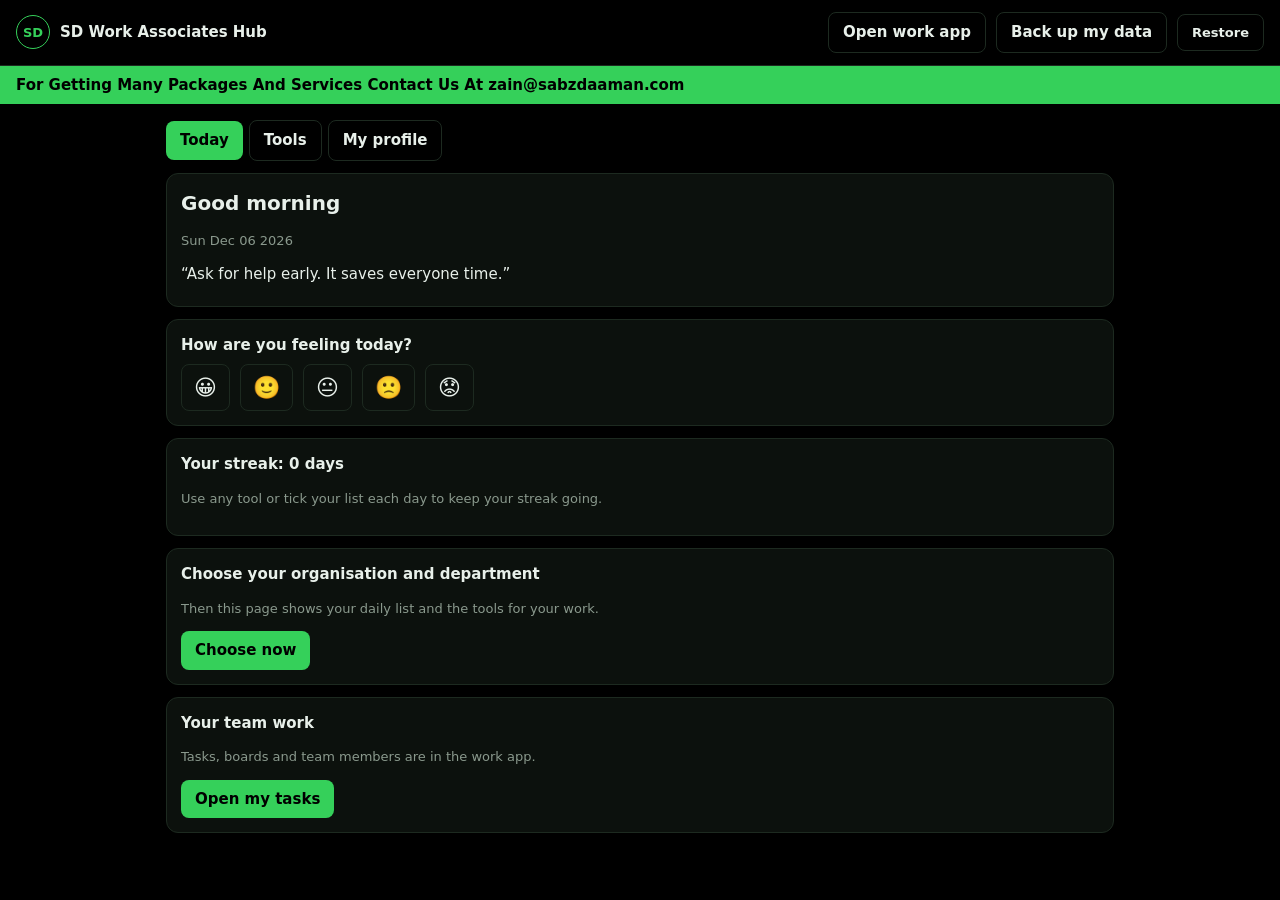
==== commit d16e6282: "Add files via upload" ====
--- a/apps/web/public/hub/index.html
+++ b/apps/web/public/hub/index.html
@@ -35,7 +35,7 @@
 "School":{"Daily opening":["Unlock and check classrooms","Check water and washrooms","Check attendance sheets are ready","Check safety exits are clear"],"Exam day":["Prepare seating plan","Count papers and answer sheets","Check invigilators are assigned","Collect and count scripts","Seal and store scripts"]},
 "Workshop":{"Job card intake":["Record customer and vehicle or item","Note the complaint in the customer's words","Photograph the item","Agree estimate and delivery date","Customer signs the job card"],"Before delivery":["Check every job-card item is done","Test the work","Clean the item","Record parts used","Take payment and update the card"],"Daily tool check":["Count shared tools","Check power tools and cables","Check safety guards","Report damaged tools"]},
 "Agriculture":{"Cotton lot receiving":["Record seller, vehicle and weight","Check moisture and trash","Grade the lot","Record the rate and amount","Issue the receipt","Store the lot and label it"],"Warehouse daily check":["Check roof and floor for damp","Check stacks are safe","Check for pests","Check fire equipment","Update stock count"]}};
-const FREE=["Profit margin calculator", "Discount calculator", "Percentage change", "Yards and metres", "Kilograms and pounds", "Inches and centimetres", "Daily cash book", "Checklists", "Timer and stopwatch", "Mood check-in", "Daily motivation"];
+const FREE=["Profit margin calculator", "Discount calculator", "Percentage change", "Yards and metres", "Kilograms and pounds", "Inches and centimetres", "Daily cash book", "Checklists", "Timer and stopwatch", "Mood check-in", "Daily motivation", "Show locked previews", "Get more features tab", "Courses tab", "Business ideas tab"];
 const $=s=>document.querySelector(s),esc=s=>String(s??"").replace(/[&<>"]/g,c=>({"&":"&amp;","<":"&lt;",">":"&gt;",'"':"&quot;"}[c])),today=()=>new Date().toISOString().slice(0,10);
 const LS={get(k,d){try{const v=JSON.parse(localStorage.getItem(k));return v==null?d:v}catch(e){return d}},set(k,v){try{localStorage.setItem(k,JSON.stringify(v))}catch(e){}}};
 let CFG=null,LIC=null,cur=null,q="",msg="";
@@ -44,13 +44,13 @@
 const k=await crypto.subtle.importKey("jwk",CFG.pub,{name:"ECDSA",namedCurve:"P-256"},false,["verify"]);if(!await crypto.subtle.verify({name:"ECDSA",hash:"SHA-256"},k,u8(m[2]),u8(m[1])))throw new Error("This code is not valid.");
 const p=JSON.parse(new TextDecoder().decode(u8(m[1])));if(!p.e||p.e<today())throw new Error("This code ended on "+p.e+". Please ask for a new one.");p.bits=u8(p.b);return p}
 const starter=()=>new Set(CFG?CFG.starter:FREE);
-const licSet=()=>{const s=new Set();if(LIC&&CFG)CFG.catalog.forEach((n,i)=>{if((LIC.bits[i>>3]>>(i&7))&1)s.add(n)});return s};
-const open_=t=>starter().has(t.n)||licSet().has(t.n);
+const licSet=()=>{const s=new Set();if(LIC&&CFG)CFG.catalog.forEach((n,i)=>{if(((LIC.bits[i>>3]||0)>>(i&7))&1||(i>=LIC.bits.length*8&&starter().has(n)))s.add(n)});return s};
+const open_=t=>LIC?licSet().has(t.n):starter().has(t.n);
 const A=()=>(CFG&&CFG.atm)||{};
 const share=t=>navigator.share?navigator.share({text:t}).catch(()=>{}):window.open("https://wa.me/?text="+encodeURIComponent(t));
 const dl=(name,type,data)=>{const a=document.createElement("a");a.href="data:"+type+";charset=utf-8,"+encodeURIComponent(data);a.download=name;a.click()};
 // ---------- home
-function home(){const a=A(),st=starter(),L=licSet(),cats={};TOOLS.filter(t=>!q||(t.n+t.cat).toLowerCase().includes(q.toLowerCase())).forEach(t=>(cats[t.cat]=cats[t.cat]||[]).push(t));
+function home(){const a=A(),st=starter(),L=licSet(),cats={};TOOLS.filter(t=>!q||(t.n+t.cat).toLowerCase().includes(q.toLowerCase())).filter(t=>open_(t)||showLock()).forEach(t=>(cats[t.cat]=cats[t.cat]||[]).push(t));
 return `<div class=box><b>${esc(a.welcome||"Welcome. Free tools are open to everyone. Enter a code to unlock more.")}</b>
 <div class=row style=margin-top:10px><input id=cd placeholder="Paste your code here (starts with SD1-)"><button class=btn id=rd>Redeem</button></div>
 <p class="${msg.startsWith("ok:")?"ok":"er"}" style="margin:8px 0 0">${esc(msg.replace(/^ok:/,""))}</p>
@@ -136,7 +136,7 @@
 function streak(){const d=new Set(days());let n=0,x=new Date();if(!d.has(x.toISOString().slice(0,10)))x=new Date(Date.now()-864e5);while(d.has(x.toISOString().slice(0,10))){n++;x=new Date(+x-864e5)}return n}
 const BADGES=[[3,"Getting started"],[7,"One week strong"],[14,"Two weeks"],[30,"One month champion"]];
 function wa(msg){const n=String(A().wa||"").replace(/\D/g,"");if(!n)return alert("The WhatsApp number is not set yet. Please contact SD Work Associates.");window.open("https://wa.me/"+n+"?text="+encodeURIComponent(msg),"_blank")}
-function tabbar(){return `<div class=row style="margin-bottom:12px;gap:6px">${[["today","Today"],["tools","Tools"],["store","Get more features"],["me","My profile"]].map(([k,l])=>`<button class="btn ${tab==k?"":"s"}" data-tab="${k}">${l}</button>`).join("")}</div>`}
+function tabbar(){return `<div class=row style="margin-bottom:12px;gap:6px">${tabList().map(([k,l])=>`<button class="btn ${tab==k?"":"s"}" data-tab="${k}">${l}</button>`).join("")}</div>`}
 function today_(){const p=prof(),d=DEPT[p.dept],h=new Date().getHours(),g=h<12?"Good morning":h<17?"Good afternoon":"Good evening",s=streak(),mt=tool("Mood check-in"),ml=rows(mt),last=ml.filter(x=>x.d==today()).pop(),
 dl=LS.get("sdh:dl:"+today()+":"+(p.dept||""),{}),done=d?d.l.filter((x,i)=>dl[i]).length:0;
 const q=QUOTES[Math.floor(Date.now()/864e5)%QUOTES.length];
@@ -162,11 +162,11 @@
 function draw(){const a=A();document.body.classList.toggle("emb",EMB);document.title=(a.brand||"SD Work")+" Hub";$("#br").textContent=(a.brand||"SD Work Associates")+" Hub";if(a.color)document.documentElement.style.setProperty("--g",a.color);
 $("#bn").innerHTML=a.banner?`<div class=ban>${esc(a.banner)}</div>`:"";
 if(a.maint){$("#m").innerHTML=`<div class=box><b>${esc(a.maintMsg||"We are updating. Please come back soon.")}</b></div>`;return}
-if(!cur){$("#m").innerHTML=tabbar()+({today:today_,tools:home,store,me}[tab]||today_)();return}
+if(!cur){$("#m").innerHTML=tabbar()+(showTab(tab)?({today:today_,tools:home,store,me,learn,biz}[tab]||today_):noTab)();return}
 const t=cur;let h=`<div class=row style=margin-bottom:10px><button class="btn s" id=bh>Back</button><b style="flex:1;font-size:18px">${esc(t.n)}</b></div>`;
 h+=!open_(t)?locked(t):t.k=="calc"?calc(t):t.k=="log"?logv(t):sp(t);$("#m").innerHTML=h;if(open_(t)&&t.k=="calc")runCalc(t)}
 document.addEventListener("click",e=>{const T=e.target,a=k=>T.closest("["+k+"]");let el;
-if(el=a("data-tab")){tab=el.dataset.tab;cur=null;return draw()}
+if(el=a("data-tab")){tab=el.dataset.tab;cur=null;curC=null;curB=null;return draw()}
 if(el=a("data-mood")){const mt=tool("Mood check-in"),r=rows(mt);r.push({d:today(),m:el.dataset.mood,n:""});LS.set("sdh:d:"+mt.id,r);mark();return draw()}
 if(el=a("data-oi")){cur=TOOLS.find(t=>t.id==el.dataset.oi);return draw()}
 if(el=a("data-rq"))return wa("Hello, I would like to get: "+el.dataset.rq);
@@ -177,6 +177,128 @@
 if(T.id=="hs")return share("⭐ Shout-out for "+($("#hn").value||"our teammate")+"!\n"+($("#hw").value?"For: "+$("#hw").value+"\n":"")+$("#hm").value+"\n— shared from SD Work Associates")});
 document.addEventListener("input",e=>{if(e.target.id=="iq")$("#ir").innerHTML=ideasHtml()});
 document.addEventListener("change",e=>{const T=e.target;if(T.id=="ig")$("#ir").innerHTML=ideasHtml();else if(T.dataset.dl!=null){const p=prof(),k="sdh:dl:"+today()+":"+(p.dept||""),s=LS.get(k,{});s[T.dataset.dl]=T.checked;LS.set(k,s);mark();draw()}});
+// ---------- v1.8: courses, business ideas, interface control
+const GR=["Factory and trade","Office and money","Sales and digital","Food and beauty care","Education and creative","Farming and transport","Building and technical","Business and leadership"];
+const LT=["Why this matters","Key words and basics","How to do it, step by step","Common mistakes to avoid","Practice at your workplace","Quick check and next steps"];
+const FIELDS=[
+["Textile and garments",0,"Fibres and yarns basics;Fabric types and weaves;Knitting basics;Dyeing and printing basics;Garment making steps;Reading a tech pack;Sizing and measurements;Cutting room basics;Sewing machine skills;Finishing and packing;Fabric defects explained;Costing a garment;Buyer requirements and compliance;Reducing waste in the factory;Lean basics for garment units"],
+["Quality control",0,"4-point fabric inspection;AQL sampling made simple;Inline inspection;Final inspection steps;Writing a defect report;Root cause analysis;Corrective action plans;Testing fabric shrinkage;Colour fastness basics;Measuring GSM and width;Quality audits;Training inspectors;Supplier quality checks;Quality for packing and labels;Quality records that buyers trust"],
+["Production management",0,"Planning daily targets;Line balancing;Reading a production report;Reducing downtime;Efficiency and productivity;Shift handover;Material flow on the floor;Managing overtime;Production meetings that work;Scheduling orders;Finding bottlenecks;5S for the factory;Cost of poor quality;Continuous improvement habits;Managing a team of supervisors"],
+["Stores and inventory",0,"Receiving goods;Stock counting;Min and max stock levels;FIFO and expiry;Store layout;Issue and return control;Dead stock;Supplier delivery tracking;Stock records on paper and phone;Spare parts store;Inventory and cash;Cycle counts;Packing materials control;Warehouse safety;Reorder planning"],
+["Maintenance and mechanics",0,"Preventive maintenance;Reading machine manuals;Lubrication basics;Belts and bearings;Compressed air basics;Troubleshooting step by step;Breakdown reporting;Spare parts planning;Machine safety guards;Sewing machine servicing;Loom maintenance basics;Boiler and utilities awareness;Maintenance schedules;Tool care;Working with electricians safely"],
+["Health and safety",0,"Workplace safety basics;Fire safety and drills;First aid basics;Safe lifting;Chemical handling;Machine safety;Protective equipment;Reporting accidents;Safety signs;Housekeeping and safety;Emergency exits;Heat and ventilation;Safety for supervisors;Safety culture;Safety checklists that work"],
+["Bookkeeping",1,"Daily cash book;Ledger basics;Receipts and invoices;Bank and wallet records;Credit and khata records;Monthly profit check;Expense categories;Petty cash control;Simple stock and sales records;Payables and receivables;Cheque handling;Bookkeeping on a phone;Month-end checklist;Common bookkeeping mistakes;Keeping records for tax time"],
+["Personal finance",1,"Budgeting basics;Saving habits;Emergency fund;Avoiding debt traps;Understanding interest;Planning for Eid and weddings;Insurance basics;Teaching kids about money;Salary planning;Saving in a committee;Managing family expenses;Investing basics;Gold and savings;Protecting against fraud;Setting money goals"],
+["Computer and office skills",1,"Typing and keyboard;Using Word;Using Excel basics;Excel formulas;Using Google Sheets;Email etiquette;Making slides;File organisation;Using WhatsApp for business;Online safety;PDF tools;Video calls;Printing and scanning;Data entry accuracy;Using cloud storage"],
+["HR and payroll",1,"Hiring basics;Writing job ads;Interviewing;Onboarding staff;Attendance systems;Leave management;Payroll steps;Employee records;Handling complaints;Staff training plans;Performance reviews;Exit and handover;Labour rules awareness;Motivating workers;Building a fair workplace"],
+["Customer service",1,"Greeting customers;Handling complaints;Phone manners;WhatsApp support;Saying no politely;Following up;Handling angry customers;Returns and refunds;Building loyalty;Listening skills;Managing waiting customers;Service recovery;Customer feedback;Serving online customers;Service for small shops"],
+["Office management",1,"Managing a calendar;Meeting notes;Filing systems;Handling visitors;Office supplies;Travel planning;Drafting letters;Office safety;Time management;Dealing with documents;Handling confidential information;Vendor coordination;Running office routines;Using checklists;Supporting a manager"],
+["Sales skills",2,"Finding customers;Making a sales call;Visiting shops;Presenting products;Handling price objections;Closing a sale;Following up;Selling to wholesalers;Selling to factories;Keeping customer records;Negotiation basics;Selling by WhatsApp;Setting sales targets;Selling services;Sales team habits"],
+["Digital marketing",2,"Marketing basics;Facebook page setup;Instagram for business;TikTok for sellers;Writing good posts;Taking product photos;Paid ads basics;Google Business profile;WhatsApp catalogue;Email and SMS marketing;Measuring results;Content calendar;Influencer basics;Brand colours and logos;Local search basics"],
+["Online selling",2,"Starting an online shop;Choosing products;Listing products well;Selling on marketplaces;Using a Shopify store;Packing orders;Courier and delivery;Cash on delivery risks;Handling returns;Product photos for sellers;Pricing for online;Customer chat;Inventory for online shops;Social selling;Growing from 10 to 100 orders"],
+["Freelancing",2,"Choosing a skill to sell;Creating a profile;Writing proposals;Finding first clients;Pricing your work;Delivering on time;Working with international clients;Getting paid safely;Time management as a freelancer;Building a portfolio;Handling difficult clients;Using AI tools responsibly;Growing repeat clients;Records for freelancers;Moving from freelancer to agency"],
+["Graphic design and video",2,"Design basics;Colours and fonts;Logo design basics;Using Canva;Social media posts;Poster layout;Photo editing basics;Video editing basics;Short video storytelling;Thumbnails and covers;Packaging design basics;Working with clients on design;Preparing files for print;Building a design portfolio;Using free design tools"],
+["Writing and translation",2,"Clear writing;Writing product descriptions;Writing emails;Blog writing basics;Social media captions;Urdu and English translation;Editing your work;Proofreading;Writing proposals;Writing business plans;Writing for websites;Writing scripts;Using AI as a writing helper;Research skills;Finding writing work"],
+["Cooking and food business",3,"Kitchen hygiene;Food costing;Menu planning;Baking basics;Street food setup;Cloud kitchen basics;Packing food for delivery;Buying ingredients smartly;Storing food safely;Pricing a dish;Serving customers;Reducing food waste;Catering for events;Selling food on WhatsApp;Getting food licences"],
+["Salon and beauty",3,"Hair care basics;Skin care basics;Sanitising tools;Haircut basics;Bridal makeup basics;Mehndi design;Nail care;Customer consultation;Booking and pricing;Product knowledge;Salon hygiene;Building regular clients;Staff in a salon;Photography for beauty work;Running a small salon"],
+["Tailoring and fashion",3,"Taking measurements;Pattern making basics;Stitching basics;Ladies suit stitching;Gents suit stitching;Alterations;Embroidery basics;Fabric buying;Pricing stitching work;Running a tailor shop;Boutique basics;Fashion trends and colours;Packing and delivery;Customer fittings;Selling clothes online"],
+["Health support and pharmacy",3,"Basic hygiene;Reading medicine labels;Pharmacy shop records;Storing medicines;Customer advice limits;Basic first aid;Blood pressure and sugar checks;Elderly care basics;Infant care basics;Patient communication;Clinic reception skills;Medical records basics;Infection control;Hospital etiquette;Healthy habits"],
+["Teaching and tutoring",4,"Planning a lesson;Classroom control;Teaching reading;Teaching maths simply;Teaching English;Home tuition business;Online teaching tools;Assessing students;Talking to parents;Teaching with games;Exam preparation;Teaching adults;Managing a small academy;Teaching special learners kindly;Making worksheets"],
+["Communication and English",4,"Everyday English;English for the workplace;Speaking confidently;Phone English;Writing short emails;Interview English;Listening practice;Pronunciation;Business vocabulary;Presenting in English;Writing messages;English for customer service;English for exporters;Reading English documents;Building vocabulary daily"],
+["Photography and media",4,"Phone photography;Lighting basics;Product photography;Wedding photography basics;Photo editing;Short video shooting;Sound for video;Storytelling;Building a media business;Pricing media work;Copyright basics;Reels and shorts;Live streaming;Using a tripod and gimbal;Backup and storage"],
+["Events and weddings",4,"Planning an event;Event budgets;Catering coordination;Decor basics;Managing vendors;Guest lists;Event day timeline;Handling problems on the day;Marquee and hall management;Selling event packages;Photography coordination;Invitation design;Staff for events;Safety at events;Growing an event business"],
+["Agriculture and farming",5,"Soil basics;Seed and crop choice;Water use;Fertiliser basics;Pest management;Harvesting and storage;Cotton basics;Vegetable farming;Kitchen gardening;Selling farm produce;Farm records;Tunnel farming basics;Fruit orchards;Reducing losses;Farm costing"],
+["Livestock and dairy",5,"Animal care basics;Feeding plans;Milk hygiene;Dairy records;Common animal health signs;Calf care;Poultry basics;Fish farming basics;Selling milk products;Animal housing;Vaccination schedules;Waste management;Costing a dairy farm;Breeding basics;Safe handling of animals"],
+["Transport and logistics",5,"Route planning;Vehicle checks;Fuel saving;Delivery records;Handling cash on delivery;Loading safely;Courier basics;Fleet records;Customer handover;Driver safety;Vehicle maintenance;Warehouse to door;Delivery apps;Managing riders;Pricing deliveries"],
+["Electrical work",6,"Electrical safety;Reading simple circuits;Wiring a room;Fans and lights repair;Switches and breakers;Earthing basics;Solar panel basics;Inverter and battery basics;Meter and bills;Tools and testers;Troubleshooting faults;Installing appliances;Safe working at height;Quoting electrical jobs;Customer trust for electricians"],
+["Construction and site work",6,"Reading a drawing;Site safety;Bricklaying basics;Concrete basics;Plastering and finishing;Tiling;Measuring and marking;Material estimating;Site records;Managing labour;Painting skills;Plumbing basics;Quoting a job;Handover and snagging;Supervising a site"],
+["Mobile and electronics repair",6,"Tools and safety;Opening devices safely;Screen and battery replacement;Charging faults;Software resets;Water damage basics;Reading simple boards;Customer receipts and warranty;Pricing repairs;Spare parts buying;Data privacy;Repairing TVs and appliances;Running a repair shop;Selling accessories;Keeping repair records"],
+["Auto and bike services",6,"Engine basics;Oil and filters;Brakes and tyres;Battery checks;Bike servicing;Diagnosing noises;Washing and detailing;Customer job cards;Spare parts knowledge;Workshop safety;Pricing a service;Tools and equipment;Keeping customers;Vehicle inspection checklist;Running a small workshop"],
+["Starting a business",7,"Choosing an idea;Testing with first customers;Simple business plan;Costing and pricing;Registering a business;Opening a business bank or wallet account;Keeping records;Finding suppliers;Marketing on a budget;Hiring first staff;Handling cash flow;Common first-year mistakes;Growing step by step;Using a business checklist;Planning your first 30 days"],
+["Leadership and management",7,"Leading a small team;Giving clear instructions;Delegating well;Giving feedback;Running meetings;Setting goals;Solving conflict;Building trust;Managing time;Decision making;Coaching your staff;Handling pressure;Leading by example;Managing change;Developing future leaders"],
+["Real estate and property",7,"Property basics;Rent agreements awareness;Property records;Managing tenants;Maintenance planning;Plaza and shop management;Showing a property;Photography for listings;Pricing rent;Avoiding fraud;Utility sharing;Handling disputes politely;Building owner records;Working as a property agent;Staying within the law"],
+["Export and trade basics",7,"Export basics;Finding buyers;Samples and quotes;Packing for export;Shipping terms made simple;Payment methods for exports;Documents overview;Working with agents;Quality for buyers;Communication with buyers;Costing an export order;Trade fairs;Online export platforms;Handling delays;Building long-term buyers"]];
+const SAMPLES={
+"Daily cash book":[["Why a cash book matters","A cash book is a simple diary of money. Every day you write what came in and what went out. Without it, owners guess their profit and lose small amounts without noticing. With it, you can answer three questions in a minute: how much cash do I have, where did it go, and am I earning?"],["The columns you need","Use five columns: date, what it was for, cash in, cash out, and balance. Cash in is sales and money received. Cash out is purchases, wages, rent and bills. The balance is the running total: yesterday's balance, plus cash in, minus cash out."],["Step by step each day","1. Count the opening cash and write it first.\n2. Record every sale as it happens, not at night.\n3. Record every payment with a short reason.\n4. At closing, count the cash and compare it with the book balance.\n5. Write any difference and the reason, if you know it."],["Common mistakes to avoid","Mixing home money and shop money. Skipping small payments like tea and rickshaw fares. Writing from memory days later. Throwing away receipts. Never counting the cash. Fix these with one cash box for the business and a fixed closing time."],["Practice at your workplace","Start a cash book today, on paper or in the Daily cash book tool. Record one full day. Next morning, check that the opening cash equals yesterday's closing cash. Do this for seven days, then look at which expense is the largest."],["Quick check and next steps","Can you say today's cash in, cash out and balance? Do you know your biggest expense this week? Does the counted cash match the book? If yes, you are ready to add credit sales (khata) and a monthly profit check."]],
+"4-point fabric inspection":[["Why this matters","Buyers do not accept fabric by looks. They use a score. The 4-point system gives every defect points, so two inspectors reach the same answer. It helps you decide whether a roll passes and tells the mill what to fix."],["How points are given","Defects are scored by size along the fabric. A common scale: up to 3 inches is 1 point, over 3 and up to 6 inches is 2 points, over 6 and up to 9 inches is 3 points, and over 9 inches is 4 points. Holes are often 2 points up to 1 inch and 4 points above. Many buyers cap any single yard at 4 points. Always follow your buyer's own rules."],["Working out the score","Add all the points for the roll. Then work out points per 100 square yards: total points x 3600, divided by (yards inspected x fabric width in inches). Compare the answer with your buyer's limit. Many buyers use 40, but check the buyer's sheet. The 4-point fabric score tool does the maths for you."],["Inspecting the roll","Use even light and an inspection frame at a steady speed. Check the width at the start, middle and end. Mark each defect, record its position, and write down the roll number. Inspect the whole roll, not only a part of it."],["Common mistakes to avoid","Scoring the same defect twice. Guessing sizes instead of measuring. Inspecting too fast. Not recording roll numbers. Passing a roll because the delivery is late. Honest records protect you when a buyer complains."],["Practice at your workplace","Take one roll and score it with a partner, then compare your results. Check the maths with the 4-point fabric score tool. Write down the defect that repeated most and tell the mill about it."]],
+"Planning your first 30 days":[["Choose one customer and one offer","Do not start with everything. Pick one type of customer and one product or service. Write one sentence: I help [customer] with [problem] by [offer]. Small and clear is easier to sell."],["Week 1: test the idea","Talk to ten possible customers. Ask what they buy now, what they pay and what annoys them. Do not sell yet. Write down the answers. If nobody has the problem, change the idea before you spend money."],["Week 2: set up","Set your price from your costs: materials, your time, transport and a profit. Set up a phone number, a WhatsApp Business profile and a simple way to receive money. Keep business money separate from home money."],["Week 3: first sales","Offer to your first five to ten customers: friends of friends, nearby shops, local groups. Deliver well, ask for feedback and ask for a referral. Record each sale in a cash book."],["Week 4: review","Count what came in and what went out. Which customers came back? Which cost was higher than expected? Decide to keep, change or stop. Set a target for the next 30 days."],["Mistakes to avoid in month one","Spending on a shop, logo and stock before testing. Selling below cost. Giving too much credit. Not tracking money. Doing everything alone until you are worn out. Keep it small, keep records and keep learning."]]};
+const COURSES=FIELDS.flatMap(([f,g,s],fi)=>s.split(";").map((t,ti)=>({id:fi*15+ti,t,f,g})));
+const SECT=[
+["Textile and garments",0,"Cut-and-stitch unit for local brands;Kids wear stitching;Uniform manufacturing;Hosiery and socks unit;Embroidery work for boutiques;Garment finishing and packing service;Sample making for exporters;Thread and trims supply;Fabric dyeing for small orders;Digital fabric printing;Loungewear and nightwear label;Bed sheets and linen;Garment alteration shop;Work wear and safety clothing;Home-based stitching team","Pattern and stitching basics;Costing a garment;Quality checking;Managing workers","Pick one product and one buyer type;Make five samples and price them;Arrange four to ten machines;Take a first small order;Record the cost of every piece","Late payments from buyers;Quality rejections;Price cutting by competitors"],
+["Home textiles and stitching",0,"Cushion covers;Curtains and blinds;Quilts and razai;Prayer mats;Table covers and runners;Kitchen aprons and mitts;Pillow and mattress covers;Baby bedding sets;Hotel linen supply;Bath towels;Handmade rugs;Car seat covers;Tent and canopy stitching;Bags from fabric offcuts;Embroidered gift sets","Measuring and cutting;Sewing;Fabric buying;Selling to shops and online","Choose two products;Buy fabric in small amounts;Make samples and photograph them;Sell to shops and on social media;Keep a cost sheet","Stock sitting unsold;Fabric price changes;Copying by others"],
+["Leather and footwear",0,"Shoe repair shop;Handmade sandals;Leather wallets;Belts and bags;Leather jackets small batch;School shoes;Gloves production;Sports shoes assembly;Insoles and shoe care;Custom shoes;Leather phone covers;Wholesale shoe supply;Shoe laces and accessories;Footwear online store;Leather care products","Leather cutting and stitching;Pattern making;Costing;Customer fitting","Start with repair or one product;Find a leather supplier;Make samples;Sell through shops and online;Collect customer feedback","Leather price swings;Slow sales in off season;Poor finishing"],
+["Furniture and woodwork",0,"Custom furniture shop;Kitchen cabinets;Office furniture;School furniture;Wooden toys;Wardrobes and beds;Door and window frames;Wooden crafts;Furniture polishing;Furniture repair;Flat-pack furniture;Garden furniture;Shop shelving;Wooden gift boxes;Online furniture sales","Carpentry;Reading drawings;Costing a job;Customer dealing","Begin with repair or small orders;Buy basic tools;Show finished samples;Take advance payment;Deliver on the agreed date","Wood price changes;Late delivery;Customers changing the order"],
+["Printing and packaging",0,"Digital printing shop;Visiting card and flyer printing;Packaging boxes;Paper bags;Sticker and label printing;T-shirt printing;Mug and gift printing;Banners and signboards;Wedding card printing;Courier packing supplies;Food packaging;Bubble wrap and tape supply;Book binding;Custom notebooks;Screen printing","Design basics;Using printing machines;Colour matching;Pricing jobs","Choose a printing niche;Learn the machine well;Make sample packs;Visit shops and offices;Offer fast delivery","Machine breakdowns;Spelling mistakes in orders;Ink and paper price rises"],
+["Craft and handmade",0,"Candles and soaps;Resin art;Handmade jewellery;Pottery;Macrame and decor;Hand embroidery;Paintings and calligraphy;Gift hampers;Baby keepsakes;Bridal accessories;Handmade cards;Bamboo and cane items;Wall art;Festival decorations;Craft classes","Your craft skill;Photography;Pricing your time;Online selling","Pick one craft;Make five good pieces;Photograph and post them;Sell at exhibitions and online;Take custom orders","Underpricing your time;Slow production;Copying by others"],
+["Accounting and tax help",1,"Bookkeeping for small shops;Monthly accounts service;Payroll service;Invoice and billing service;Tax filing assistance;Business registration help;Sales tax records;Budget planning for families;Accounts training;Stock records service;Loan file preparation;Freelancer tax help;Outsourced accounts for factories;Audit preparation;Excel reports for owners","Bookkeeping;Excel;Tax rules awareness;Trust and privacy","Learn bookkeeping well;Serve five small shops first;Use clear monthly reports;Ask for referrals;Keep each client's data private","Wrong tax advice;Late client payments;Data privacy"],
+["Wholesale and trading",1,"General store supply;Packaged food wholesale;Stationery wholesale;Garment wholesale;Cosmetics wholesale;Hardware supply;Electronics accessories;Cleaning supplies;Grocery for restaurants;Seasonal goods trading;Fruit and vegetable supply;Mobile accessories;Plastic goods;Toys wholesale;Pharmacy supplies distribution","Supplier negotiation;Stock control;Credit control;Transport planning","Choose one product line;Find two suppliers;Visit shops with samples;Start with small credit limits;Track stock and dues daily","Too much credit given;Dead stock;Price swings"],
+["Import and export",1,"Export of home textiles;Export of garment samples;Handicraft export;Spices and dry fruits export;Leather goods export;Sports goods export;Surgical items export;Import of machine spares;Import of accessories;Sourcing agent for buyers;Export documentation service;Freight forwarding agent;Online export on marketplaces;Fabric trading;Trade show representation","Product knowledge;Communication with buyers;Shipping and documents;Costing","Pick one product you understand;Make samples;Find buyers online;Learn the documents and payment terms;Start with a small trial order","Payment risk;Quality complaints;Rule changes"],
+["Stationery and gifts",1,"School stationery shop;Office supply delivery;Custom gifts;Corporate gift boxes;Party supplies;Wedding favours;Toy and gift shop;Printed mugs and shirts;Book shop;Art supplies;Flowers and balloons;Gift wrapping service;Eid and Ramzan gift packs;Greeting cards;Online gift store","Choosing products;Display;Customer service;Seasonal planning","Choose a location or online page;Buy stock for peak seasons;Offer custom orders;Build a customer list;Plan Eid and school season ahead","Unsold seasonal stock;Rent costs;Competition from big shops"],
+["Online selling",2,"Dropshipping store;Clothing on Instagram;Shopify brand;Daraz seller;Used items resale;Home-made food online;Beauty products online;Kids items online;Mobile accessories;Grocery delivery;Electronics resale;Wholesale to resellers;Handmade items online;Seasonal sales pages;WhatsApp catalogue shop","Product photos;Customer chat;Packing;Handling returns","Choose a product with steady demand;Take good photos;Open a page or marketplace shop;Test with ten orders;Track every order and return","Returns and fake orders;Courier delays;Price wars"],
+["Digital services",2,"Social media management;Graphic design service;Video editing;Website design;Logo and branding;Data entry;Virtual assistant;Online tutoring;Translation;Product photography;Ads management;Online store setup;Resume writing;Voice-over;Transcription","One strong skill;Writing proposals;Clear communication;Time management","Pick one service;Build three sample projects;Create a profile on a freelancing site;Send proposals every day;Ask each client for a review","Slow start;Unclear client requests;Payment delays"],
+["Tech and apps",2,"Mobile app development;Small business software;AI chatbot setup;WhatsApp automation;Web hosting reseller;Computer repair;CCTV installation;Networking and Wi-Fi setup;Cyber cafe and print shop;E-learning platform;Booking apps;Data analysis service;Cloud accounting setup;AI content service;IT support for shops","Programming or setup skills;Problem solving;Customer support;Security basics","Choose a problem small shops have;Build a simple solution;Offer a free trial to three customers;Charge a monthly fee;Collect feedback and improve","Support work piling up;Data security;Competition from free tools"],
+["Content and media",2,"YouTube channel;Podcast;Photography service;Short video production;News and blog site;Educational content;Cooking videos;Reels for brands;Wedding videography;Drone shooting;Live event streaming;Audio recording;Comics and animation;Training videos;Local business directory","Storytelling;Filming and editing;Consistency;Understanding your audience","Pick one topic;Post on a fixed schedule;Learn from your numbers;Offer services to local brands;Add income sources slowly","Slow growth;Copyright problems;Burnout"],
+["Fashion and boutique",2,"Ladies boutique;Gents tailoring;Bridal wear;Abayas and scarves;Kids fashion;Custom suits;Stitched lawn collection;Streetwear brand;Fashion consulting;Rental dresses;Fabric shop;Embroidery boutique;Online fashion store;Hijab accessories;Uniform stitching","Design sense;Fabric knowledge;Pricing;Social media selling","Pick your style and customer;Make a small collection;Photograph it well;Sell online and to friends of friends;Plan for wedding and Eid seasons","Unsold stock;Fashion changes;Copying"],
+["Jewellery and accessories",2,"Artificial jewellery;Silver jewellery;Bridal sets;Watches and belts;Bags and wallets;Sunglasses;Hair accessories;Custom name jewellery;Phone accessories;Perfume and attar;Key chains and gifts;Jewellery repair;Wholesale accessories;Gold savings advice;Online accessories shop","Choosing products;Photography;Customer trust;Stock control","Start with small stock;Photograph clearly;Offer easy returns;Build repeat customers;Track what sells","Theft and loss;Slow items;Quality complaints"],
+["Cloud kitchen and food",3,"Home-based cloud kitchen;Meal subscription;Tiffin service;Biryani and karahi delivery;Frozen food;Healthy meals;Sandwiches and rolls;Street food cart;Catering for offices;Pizza and fast food;Desi breakfast;Juice and shakes;Student meal plans;Party platters;Food truck","Cooking at volume;Food costing;Hygiene;Packing and delivery","Pick three menu items;Cost each dish;Test with friends and neighbours;Sell on WhatsApp and apps;Keep the menu small","Food spoilage;Delivery delays;Thin margins"],
+["Bakery and sweets",3,"Cake and cupcake home business;Cookies and biscuits;Traditional sweets;Bread bakery;Wedding cakes;Healthy snacks;Chocolate making;Ice cream and kulfi;Pickles and chutneys;Dry fruit packs;Festival sweets boxes;Samosa and rolls frozen;Bakery supply shop;Baking classes;Online dessert shop","Baking skills;Costing;Hygiene;Photography and presentation","Master two or three products;Cost them carefully;Take pre-orders;Build a photo page;Plan for festivals","Ingredient price rises;Waste;Order cancellations"],
+["Beauty and salon",3,"Ladies salon;Gents barber shop;Mobile makeup artist;Bridal makeup;Mehndi artist;Nail studio;Skin care clinic assistant;Beauty products shop;Salon at home;Hair extensions;Spa and massage;Beauty courses;Henna products;Salon equipment supply;Grooming for men","Technical skill;Hygiene;Customer care;Booking and pricing","Get trained and build a portfolio;Start from home or a small room;Use appointments;Ask for reviews and referrals;Reinvest in good products","Hygiene problems;Staff leaving with clients;Product allergies"],
+["Health and wellness",3,"Gym;Yoga classes;Physiotherapy assistant;Herbal products;Healthy food shop;Diet planning;Medical store;Lab collection point;Medical equipment rental;Home nursing;Fitness equipment shop;Wellness workshops;Massage service;Sports coaching;Pharmacy delivery","Proper training;Customer trust;Record keeping;Knowing your limits","Check the rules and licences first;Get the needed training;Start small;Keep clear records;Never give advice beyond your training","Legal and licence rules;Health risks;Bad advice"],
+["Childcare and kids",3,"Daycare;Play school;After-school care;Kids party planning;Toy library;Kids clothes shop;Baby products shop;Storytelling classes;Kids art classes;School van service;Baby photography;Children's books;Kids fitness;Homework help;Kids birthday cakes","Patience;Child safety;Communication with parents;Planning activities","Check rules and safety needs;Prepare a safe space;Start with a few children;Keep clear daily records;Communicate often with parents","Child safety;Staff trust;Fee collection"],
+["Elderly and home care",3,"Home nursing service;Elder companion service;Hospital attendant;Patient transport;Medical equipment rental;Meal delivery for seniors;Physiotherapy at home;Home blood tests;Maid and helper agency;Elder care training;Pharmacy delivery;Home safety installations;Daily check-in service;Adult day care;Cooking for the sick","Care skills;Patience;Trustworthiness;Basic first aid","Get basic care training;Start with neighbours and families;Agree clear tasks and hours;Keep daily notes;Build a trusted team","Trust and safety;Health risks;Irregular payments"],
+["Tutoring and academies",4,"Home tuition;Academy for matric;Quran and tajweed classes;English speaking classes;Computer classes;Exam preparation;Online tutoring;Tuition for O and A levels;Maths clinic;School for working adults;Entry test coaching;Skills academy;Coaching for CSS;Kids learning centre;Language classes","Subject knowledge;Teaching skill;Student progress tracking;Talking to parents","Pick subjects you know well;Start with a small group;Share progress with parents;Collect fees on time;Grow by results and referrals","Student dropouts;Fee delays;Exam-season pressure"],
+["Skills training and coaching",4,"Tailoring classes;Beautician courses;Freelancing training;Electrician training;Cooking classes;Mobile repair training;Driving school;Typing and office skills;Spoken English;AI skills workshops;Business coaching;Interview coaching;Handicraft workshops;Sales training for shops;Workplace safety training","Expert skill;Teaching;Course planning;Marketing","Choose a skill people pay to learn;Design a short course;Run a first class at a low price;Collect testimonials;Raise fees as results show","Weak demand;Poor outcomes;Competition from free videos"],
+["Events and weddings",4,"Wedding planning;Catering;Decor and lighting;Marquee and hall booking;Bridal entry setup;Stage and sound;Birthday planning;Corporate events;Mehndi night setups;Invitation cards;Event photography;Tent house;Balloon decor;Event staff supply;Wedding transport","Planning;Vendor management;Budgeting;Staying calm","Learn by helping on events;Build a vendor list;Offer simple packages;Take advance payments;Keep a checklist for every event","Last-minute changes;Weather;Unpaid balances"],
+["Photography and video",4,"Wedding photography;Product photography;Passport photo studio;Event video;Real estate photos;Studio rental;Photo printing and frames;Drone photography;Portrait sessions;Family albums;Social media content;Food photography;Fashion lookbooks;Photo editing service;Photography classes","Camera skills;Editing;Lighting;Client dealing","Build a portfolio;Offer a low-cost starter package;Deliver fast;Back up all files;Ask for reviews","Equipment cost;Lost files;Late payments"],
+["Agriculture and farming",5,"Vegetable farming;Tunnel farming;Fruit orchard;Nursery plants;Kitchen garden kits;Mushroom farming;Herbs and spices;Organic produce;Seed supply shop;Fertiliser shop;Farm machinery rental;Cold storage;Selling farm produce online;Flower farming;Honey production","Crop knowledge;Water and soil care;Record keeping;Selling produce","Choose a crop that suits your land;Learn from local farmers and experts;Start on a small plot;Plan where you will sell;Keep a cost record","Weather and pests;Price drops at harvest;Water shortages"],
+["Livestock and dairy",5,"Dairy farm;Milk delivery;Cheese and yoghurt;Goat farming;Cattle fattening;Animal feed supply;Veterinary supply shop;Manure and compost;Ghee production;Dairy products shop;Animal transport;Milk collection centre;Sheep farming;Eid animal supply;Calf rearing","Animal care;Hygiene;Feeding plans;Record keeping","Start with a few healthy animals;Talk to a qualified vet;Keep clean housing;Record milk and feed daily;Build regular buyers","Animal disease;Feed price rises;Milk spoilage"],
+["Poultry and fish",5,"Broiler farm;Egg production;Poultry feed supply;Chicken shop;Fish farming;Fish shop;Hatchery assistant;Frozen chicken products;Poultry medicine shop;Duck and quail farming;Egg delivery;Chicken processing;Fish feed supply;Ornamental fish;Pet birds","Bird or fish care;Hygiene;Feed management;Selling","Get training and advice;Build a safe shed or pond;Start with a small batch;Track feed and deaths daily;Agree buyers before the batch is ready","Disease outbreaks;Feed prices;Price swings"],
+["Transport and delivery",5,"Bike delivery service;Courier agency;Rent a car;School van;Goods transport;Ride booking agent;Water tanker service;Mini truck business;Shifting and packers;Delivery for online shops;Food delivery riders;Bike rental;Cargo booking agent;Airport pickup;Ambulance service","Driving or riding safely;Route planning;Vehicle care;Customer dealing","Check licences and rules;Start with one vehicle;Find regular customers;Track fuel and repairs;Save for repairs","Fuel and repair costs;Accidents;Irregular work"],
+["Travel and tourism",5,"Travel agency;Umrah and Hajj guidance;Tour guide;Northern areas tours;Hotel booking agent;Visa assistance;Homestay;Event transport;Camping tours;Local sightseeing;Student travel;Travel blog;Car and driver hire;Souvenir shop;Online travel planning","Planning;Customer care;Local knowledge;Honesty","Check licence needs;Build trusted suppliers;Start with one simple package;Take clear written bookings;Share real photos and reviews","Fraud accusations;Weather and security;Cancellations"],
+["Solar and energy",6,"Solar panel installation;Solar maintenance and cleaning;Inverter and battery shop;Solar water heaters;Solar for shops;Energy audits;Solar lights;UPS repair;Generator service;Electric bike charging;Solar pumps for farms;Solar training;Wiring for solar;Solar sales agent;Battery recycling","Electrical safety;System sizing;Customer explanation;Installation skills","Get trained and work with an installer first;Learn sizing and safety;Start with small systems;Give clear written quotes;Offer after-sales checks","Electric safety;Poor quality products;Warranty disputes"],
+["Electrical and plumbing",6,"Electrician service;Plumbing service;AC repair;Fridge repair;Water filter installation;Washing machine repair;Appliance repair;Geyser service;Water tank cleaning;Wiring contractor;Motor winding;Bathroom fittings shop;Tile and sanitary shop;Pipe supply;Handyman service","Technical skill;Safety;Quoting;Customer trust","Train under an expert;Buy basic tools;Advertise locally;Give honest quotes;Ask for referrals","Safety risks;Unpaid jobs;Seasonal work"],
+["Mobile and electronics repair",6,"Mobile repair shop;Laptop repair;TV repair;Mobile accessories shop;Screen protectors;Used phones resale;Computer sales;Printer repair;CCTV service;Gaming cafe;Data recovery;Power bank assembly;Smart home setup;Charger and cable shop;Repair training","Repair skills;Testing;Customer privacy;Parts buying","Learn repair properly;Set up a small counter;Buy parts from trusted sellers;Give warranty slips;Protect customer data","Fake parts;Warranty disputes;Customer data privacy"],
+["Auto and bike services",6,"Bike workshop;Car wash;Car detailing;Tyre shop;Oil change service;Spare parts shop;Mobile mechanic;Car AC repair;Denting and painting;Battery shop;Auto electrician;Vehicle inspection service;Used car dealing;Car accessories;Rickshaw repair","Mechanical skill;Diagnosis;Pricing;Customer honesty","Learn from a good mechanic;Start with basic services;Use job cards;Quote clearly before work;Build repeat customers","Wrong diagnosis;Customer disputes;Parts costs"],
+["Property, rent and sharing",7,"Shop rental management;Property dealing;Furnished flats;Hostel for students;Guest house;Storage rooms for rent;Co-working space;Equipment rental;Party items rental;Parking space;Tent and chair rental;Property care service;Office space;Wedding hall rental;Rental management agency","Contracts;Customer dealing;Maintenance;Record keeping","Check legal and ownership papers;Start with one property or item;Write clear agreements;Keep records of rent and repairs;Inspect often","Legal disputes;Late rent;Damage and repairs"],
+["Cleaning, recycling and home services",7,"House cleaning;Office cleaning;Carpet cleaning;Sofa cleaning;Pest control;Water tank cleaning;Garbage collection;Scrap trading;Plastic recycling;Paper recycling;Tailoring at home;Laundry and dry cleaning;Gardening service;Home repair;Moving and packing","Reliability;Cleaning methods;Safe chemical use;Customer dealing","Choose one service;Buy basic equipment;Offer a trial visit;Use a checklist on every job;Ask for reviews and referrals","Staff trust;Chemical safety;Irregular demand"]];
+const BIZ=SECT.flatMap(([n,g,ideas,sk,st,wa],si)=>ideas.split(";").map((t,ti)=>({id:si*15+ti,t,n,g,sk:sk.split(";"),st:st.split(";"),wa:wa.split(";"),free:ti==0})));
+const PQ=["Who is my customer?","What exactly will I sell?","What will it cost me to make or buy it?","What price will I charge?","What do I need to start? (list)","How will I find my first 10 customers?","What will I do every day?","What could go wrong, and what will I do?"];
+const nameOpen=n=>LIC?licSet().has(n):starter().has(n);
+const showLock=()=>nameOpen("Show locked previews");
+const showTab=k=>({today:1,tools:1,me:1,store:nameOpen("Get more features tab"),learn:nameOpen("Courses tab"),biz:nameOpen("Business ideas tab")}[k]);
+const tabList=()=>[["today","Today"],["tools","Tools"],["learn","Learn"],["biz","Business ideas"],["store","Get more features"],["me","My profile"]].filter(([k])=>showTab(k));
+const noTab=()=>`<div class=box><b>This section is not in your plan.</b><p class=m>Ask us if you would like it.</p><button class=btn data-wa="Hello, I would like access to the ${esc(tab)} section.">Ask on WhatsApp</button></div>`;
+let curC=null,curB=null;
+const out_=(id,h)=>{const e=document.getElementById(id);if(e)e.innerHTML=h};
+const gk=()=>{let c=LS.get("sdh:gem",{});if(!c.k){const k=prompt("Paste your free Google AI key. You can get one at aistudio.google.com/apikey");if(!k)return null;c={k:k.trim(),m:c.m||"gemini-2.5-flash"};LS.set("sdh:gem",c)}return c};
+async function gAsk(c,sys,user){let r;try{r=await fetch("https://generativelanguage.googleapis.com/v1beta/openai/chat/completions",{method:"POST",headers:{"Content-Type":"application/json",Authorization:"Bearer "+c.k},body:JSON.stringify({model:c.m||"gemini-2.5-flash",messages:[{role:"system",content:sys},{role:"user",content:user}]})})}catch(x){throw new Error("Could not reach the AI service. Check your internet.")}const t=await r.text();if(!r.ok)throw new Error("The AI service said "+r.status+". Check your key. "+t.slice(0,100));const m=JSON.parse(t).choices[0].message.content;if(!m)throw new Error("Empty reply");return m}
+const cOpen=c=>!!SAMPLES[c.t]||nameOpen("Course pack: "+GR[c.g]);
+const bOpen=b=>b.free||nameOpen("Business ideas pack: "+GR[b.g]);
+function courseList(){const q=(($("#lq")||{}).value||"").toLowerCase(),g=($("#lg")||{}).value||"",L=COURSES.filter(c=>(g===""||Math.floor(c.id/15)==g)&&(!q||(c.t+c.f).toLowerCase().includes(q))&&(cOpen(c)||showLock()));
+return `<p class=m>${L.length} courses${L.length>40?" (first 40 shown, type to narrow down)":""}</p>`+L.slice(0,40).map(c=>`<div class=row style="border-bottom:1px solid var(--l);padding:8px 0"><span style=flex:1><b>${esc(c.t)}</b><br><span class=m>${esc(c.f)} · ${SAMPLES[c.t]?"Full lessons, free sample":cOpen(c)?"Open, lessons written on demand":"🔒 Course pack: "+esc(GR[c.g])}</span></span><button class="btn s" data-co="${c.id}">${cOpen(c)?"Open":"Preview"}</button></div>`).join("")}
+function learn(){if(curC!=null)return course(COURSES[curC]);
+return `<div class=box><b>Courses: ${COURSES.length}</b><p class=m>Short, practical courses for ${FIELDS.length} fields of work. ${COURSES.filter(cOpen).length} are open for you.</p><div class=two><label>Search<input id=lq placeholder="Example: bookkeeping"></label><label>Field<select id=lg><option value="">All fields</option>${FIELDS.map((f,i)=>`<option value="${i}">${esc(f[0])}</option>`).join("")}</select></label></div></div><div id=lr>${courseList()}</div>`}
+function course(c){const op=cOpen(c),dn=LS.get("sdh:lp:"+c.id,{}),sm=SAMPLES[c.t];
+return `<div class=row style=margin-bottom:8px><button class="btn s" data-cb=1>Back</button><b style="flex:1;font-size:18px">${esc(c.t)}</b></div><p class=m>${esc(c.f)} · 6 lessons${sm?" · free sample":""}</p>`+(op?"":`<div class=box><b>🔒 This course is in "Course pack: ${esc(GR[c.g])}"</b><p class=m>You can see the lesson list. Ask us to open the pack.</p><button class=btn data-rq="Course pack: ${esc(GR[c.g])}">Ask for this pack</button></div>`)+
+LT.map((lt,i)=>{const L=sm?sm[i]:null,t=L?L[0]:lt,tx=L?L[1]:LS.get("sdh:ls:"+c.id+":"+i,"");return `<div class=box><label style="display:flex;gap:8px;color:var(--t);margin:0"><input type=checkbox style=width:auto data-lt="${c.id}:${i}" ${dn[i]?"checked":""} ${op?"":"disabled"}><b>${i+1}. ${esc(t)}</b></label>${op?(tx?`<p style="white-space:pre-wrap">${esc(tx)}</p>`:`<p class=m>This lesson is written for you when you ask. AI-written text can contain mistakes, so check anything important.</p><button class="btn s" data-al="${c.id}:${i}">Write this lesson with AI</button><div id=al${i}></div>`):""}</div>`}).join("")}
+function ideaList(){const q=(($("#bq")||{}).value||"").toLowerCase(),g=($("#bg")||{}).value||"",L=BIZ.filter(b=>(g===""||Math.floor(b.id/15)==g)&&(!q||(b.t+b.n).toLowerCase().includes(q))&&(bOpen(b)||showLock()));
+return `<p class=m>${L.length} ideas${L.length>40?" (first 40 shown, type to narrow down)":""}</p>`+L.slice(0,40).map(b=>`<div class=row style="border-bottom:1px solid var(--l);padding:8px 0"><span style=flex:1><b>${esc(b.t)}</b><br><span class=m>${esc(b.n)} · ${b.free?"Free sample":bOpen(b)?"Open":"🔒 Business ideas pack: "+esc(GR[b.g])}</span></span><button class="btn s" data-bo="${b.id}">${bOpen(b)?"Open":"Preview"}</button></div>`).join("")}
+function biz(){if(curB!=null)return idea(BIZ[curB]);
+return `<div class=box><b>Business ideas: ${BIZ.length}</b><p class=m>${SECT.length} sectors. Each idea shows the skills to learn, steps to start and what to watch out for. ${BIZ.filter(bOpen).length} are open for you.</p><div class=two><label>Search<input id=bq placeholder="Example: bakery"></label><label>Sector<select id=bg><option value="">All sectors</option>${SECT.map((s,i)=>`<option value="${i}">${esc(s[0])}</option>`).join("")}</select></label></div></div><div id=br2>${ideaList()}</div>`}
+function idea(b){const op=bOpen(b),pl=LS.get("sdh:bp:"+b.id,{}),ai=LS.get("sdh:bpa:"+b.id,"");
+return `<div class=row style=margin-bottom:8px><button class="btn s" data-bb=1>Back</button><b style="flex:1;font-size:18px">${esc(b.t)}</b></div><p class=m>${esc(b.n)}</p>`+(op?`<div class=box><b>Skills to learn</b><ul>${b.sk.map(x=>`<li>${esc(x)}</li>`).join("")}</ul><b>Steps to start</b><ol>${b.st.map(x=>`<li>${esc(x)}</li>`).join("")}</ol><b>Watch out for</b><ul>${b.wa.map(x=>`<li>${esc(x)}</li>`).join("")}</ul><p class=m>These steps are a general starting guide for this sector. Check costs, rules and demand in your own area before you spend money.</p></div>
+<div class=box><b>My plan</b><p class=m>Answer each question. It saves on this device.</p>${PQ.map((q,i)=>`<label>${esc(q)}<textarea rows=2 data-bp="${b.id}:${i}">${esc(pl[i]||"")}</textarea></label>`).join("")}</div>
+<div class=box><b>Write a fuller plan with AI</b><p class=m>Uses your own free Google AI key. The result may contain mistakes, and it will not include real prices, so research your costs.</p><button class="btn s" data-bai="${b.id}">Write a plan</button><div id=bai style="white-space:pre-wrap;margin-top:8px">${esc(ai)}</div></div>`
+:`<div class=box><b>🔒 This idea is in "Business ideas pack: ${esc(GR[b.g])}"</b><p class=m>Ask us to open the pack to see the skills, steps and plan.</p><button class=btn data-rq="Business ideas pack: ${esc(GR[b.g])}">Ask for this pack</button></div>`)}
+document.addEventListener("click",async e=>{const T=e.target,a=k=>T.closest("["+k+"]");let el;
+if(el=a("data-co")){curC=+el.dataset.co;return draw()}if(el=a("data-cb")){curC=null;return draw()}
+if(el=a("data-bo")){curB=+el.dataset.bo;return draw()}if(el=a("data-bb")){curB=null;return draw()}
+if(el=a("data-al")){const [id,i]=el.dataset.al.split(":").map(Number),c=COURSES[id],k=gk();if(!k)return;out_("al"+i,"Working...");try{const t=await gAsk(k,"You write clear beginner lessons for workers and small business owners in Pakistan.","Write lesson "+(i+1)+" ("+LT[i]+") of the beginner course '"+c.t+"' in the field of "+c.f+". Use simple English, 150 to 220 words, practical steps and one short example. Do not invent laws, prices or statistics.");LS.set("sdh:ls:"+id+":"+i,t);mark();draw()}catch(x){out_("al"+i,'<span class=er>'+esc(x.message)+"</span>")}return}
+if(el=a("data-bai")){const b=BIZ[+el.dataset.bai],k=gk();if(!k)return;out_("bai","Working...");try{const t=await gAsk(k,"You help beginners in Pakistan plan small businesses. Be practical and honest.","Write a simple business plan for the idea '"+b.t+"' in the sector '"+b.n+"'. Sections: customers, what to sell, costs to list (do not invent numbers), first 30 days, risks. Maximum 250 words. Do not invent prices, laws or statistics.");LS.set("sdh:bpa:"+b.id,t);mark();out_("bai",esc(t))}catch(x){out_("bai",'<span class=er>'+esc(x.message)+"</span>")}}});
+document.addEventListener("input",e=>{const T=e.target;if(T.id=="lq")out_("lr",courseList());else if(T.id=="bq")out_("br2",ideaList())});
+document.addEventListener("change",e=>{const T=e.target;if(T.id=="lg")out_("lr",courseList());else if(T.id=="bg")out_("br2",ideaList());
+else if(T.dataset.lt!=null){const [id,i]=T.dataset.lt.split(":"),k="sdh:lp:"+id,s=LS.get(k,{});s[i]=T.checked;LS.set(k,s);mark()}
+else if(T.dataset.bp!=null){const [id,i]=T.dataset.bp.split(":"),k="sdh:bp:"+id,s=LS.get(k,{});s[i]=T.value;LS.set(k,s);mark()}});
 (async()=>{try{CFG=await(await fetch("config.json",{cache:"no-store"})).json()}catch(e){}
 const c=LS.get("sdh:code",null);if(c&&CFG)try{LIC=await verify(c)}catch(e){msg=e.message}draw()})();
 </script></body></html>
